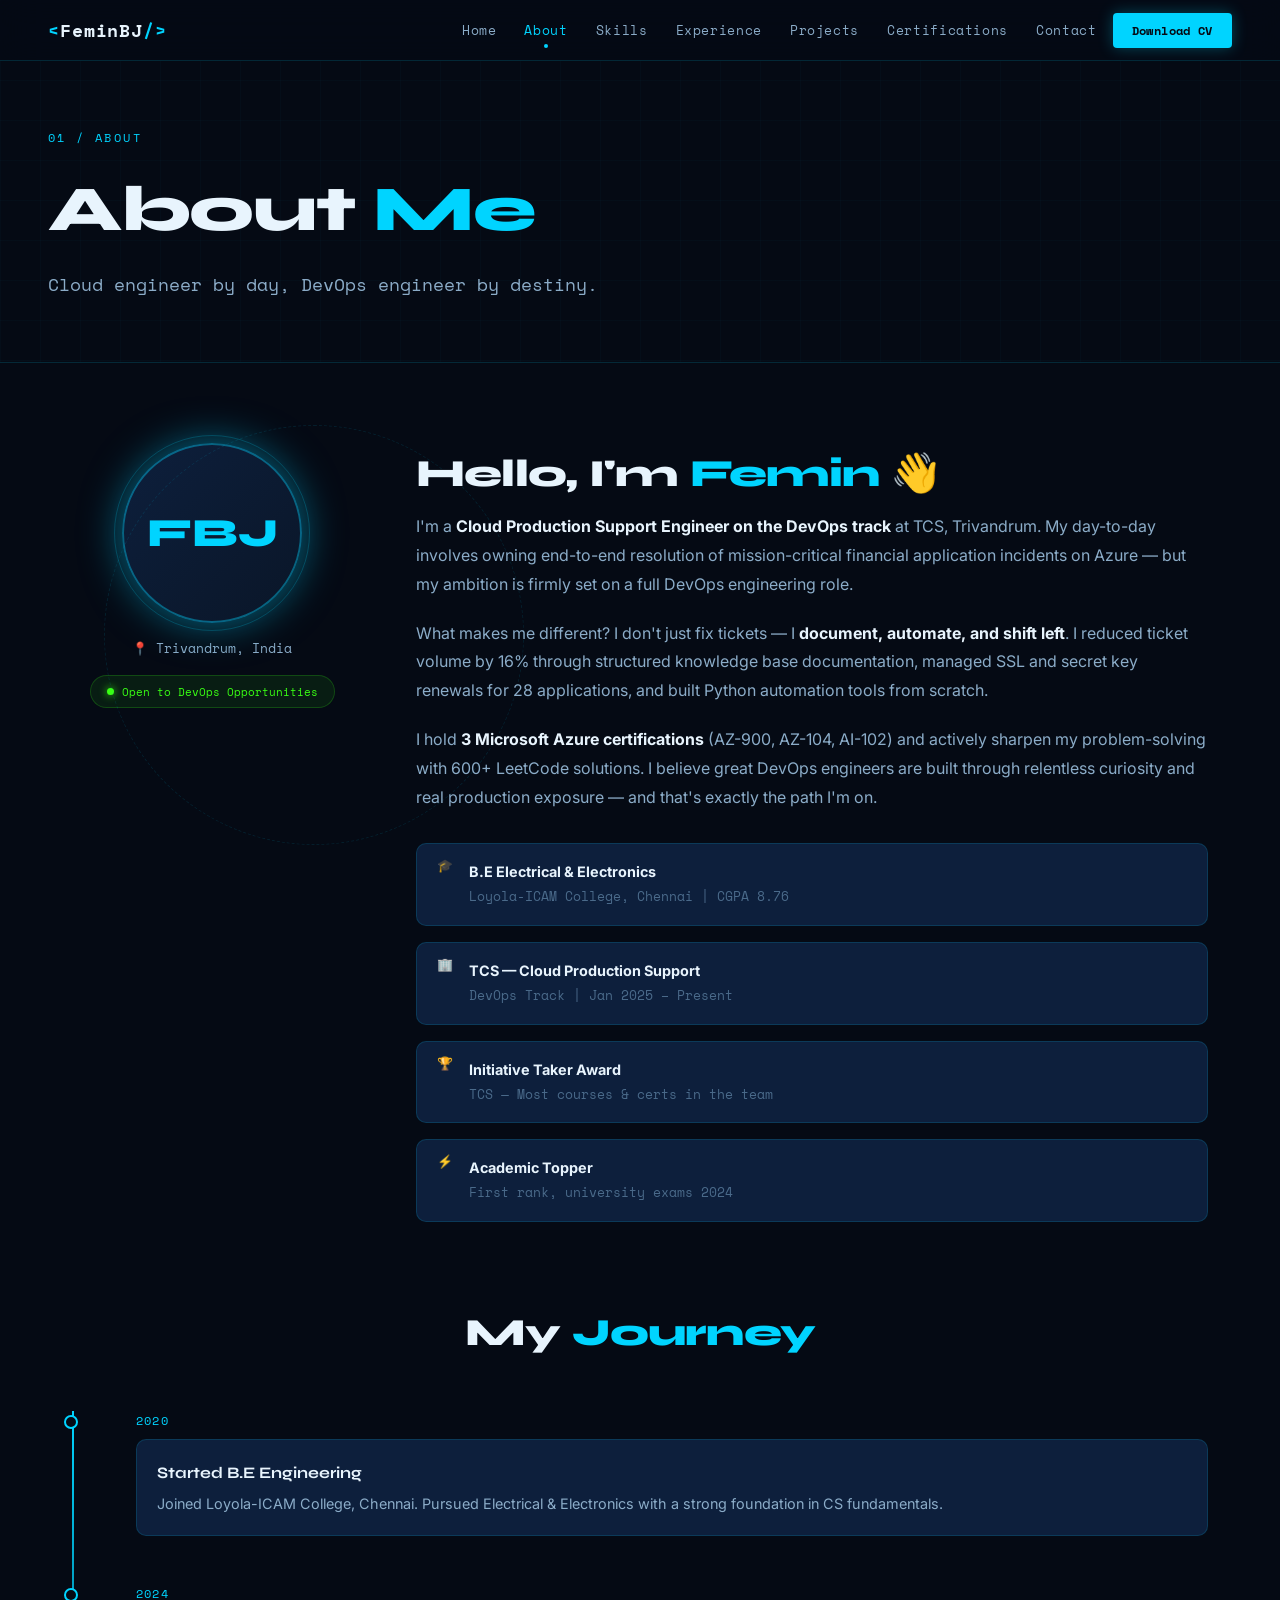
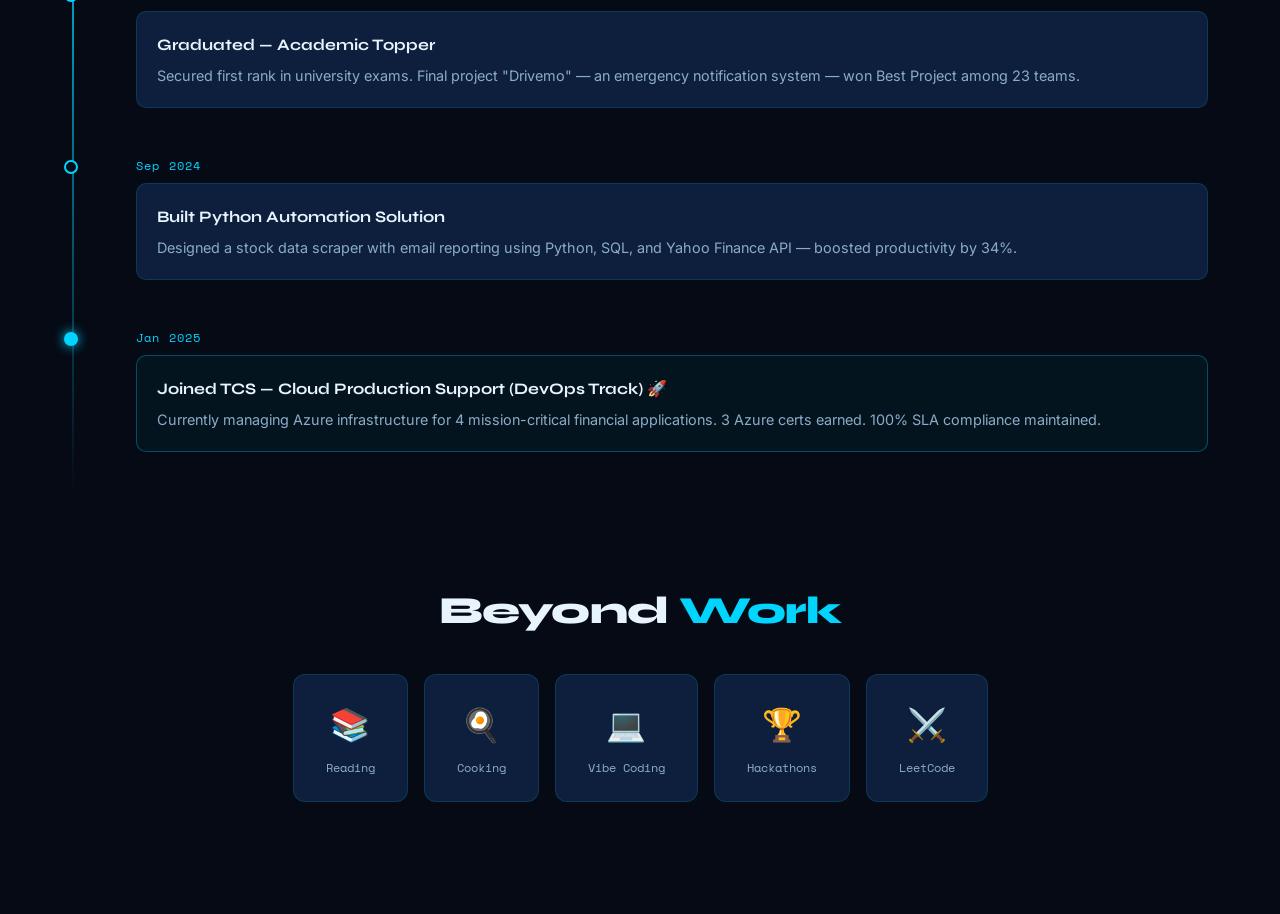
==== about.html @ 97ea1b86 "Added the complete application" ====
<!doctype html>
<html lang="en">
  <head>
    <meta charset="UTF-8" />
    <meta name="viewport" content="width=device-width, initial-scale=1.0" />
    <title>About | Femin B J</title>
    <link rel="stylesheet" href="styles/main.css" />
    <link rel="preconnect" href="https://fonts.googleapis.com" />
    <link
      href="https://fonts.googleapis.com/css2?family=Space+Mono:wght@400;700&family=Syne:wght@400;600;700;800&family=Inter:wght@300;400;500&display=swap"
      rel="stylesheet"
    />
  </head>
  <body>
    <nav class="navbar" id="navbar">
      <div class="nav-logo">
        <span class="logo-bracket">&lt;</span>FeminBJ<span class="logo-bracket"
          >/&gt;</span
        >
      </div>
      <button class="nav-toggle" id="navToggle" aria-label="Toggle menu">
        <span></span><span></span><span></span>
      </button>
      <ul class="nav-links" id="navLinks">
        <li><a href="index.html" class="nav-link">Home</a></li>
        <li><a href="about.html" class="nav-link active">About</a></li>
        <li><a href="skills.html" class="nav-link">Skills</a></li>
        <li><a href="experience.html" class="nav-link">Experience</a></li>
        <li><a href="projects.html" class="nav-link">Projects</a></li>
        <li>
          <a href="certifications.html" class="nav-link">Certifications</a>
        </li>
        <li><a href="contact.html" class="nav-link">Contact</a></li>
        <li>
          <a href="resume/Femin_BJ_Resume.pdf" download class="nav-cta"
            >Download CV</a
          >
        </li>
      </ul>
    </nav>

    <div class="page-header">
      <div class="page-header-bg"></div>
      <div class="page-header-content">
        <span class="page-tag">01 / about</span>
        <h1>About <span class="accent">Me</span></h1>
        <p>Cloud engineer by day, DevOps engineer by destiny.</p>
      </div>
    </div>

    <main class="about-main container">
      <div class="about-grid">
        <div class="about-left" data-animate>
          <div class="about-avatar">
            <div class="avatar-placeholder">
              <span class="avatar-initials">FBJ</span>
              <div class="avatar-ring"></div>
              <div class="avatar-ring ring-2"></div>
            </div>
            <div class="about-location"><span>📍</span> Trivandrum, India</div>
            <div class="about-status">
              <span class="status-dot"></span> Open to DevOps Opportunities
            </div>
          </div>
        </div>

        <div class="about-right" data-animate>
          <h2 class="section-heading">
            Hello, I'm <span class="accent">Femin</span> 👋
          </h2>
          <p class="about-text">
            I'm a
            <strong
              >Cloud Production Support Engineer on the DevOps track</strong
            >
            at TCS, Trivandrum. My day-to-day involves owning end-to-end
            resolution of mission-critical financial application incidents on
            Azure — but my ambition is firmly set on a full DevOps engineering
            role.
          </p>
          <p class="about-text">
            What makes me different? I don't just fix tickets — I
            <strong>document, automate, and shift left</strong>. I reduced
            ticket volume by 16% through structured knowledge base
            documentation, managed SSL and secret key renewals for 28
            applications, and built Python automation tools from scratch.
          </p>
          <p class="about-text">
            I hold <strong>3 Microsoft Azure certifications</strong> (AZ-900,
            AZ-104, AI-102) and actively sharpen my problem-solving with 600+
            LeetCode solutions. I believe great DevOps engineers are built
            through relentless curiosity and real production exposure — and
            that's exactly the path I'm on.
          </p>

          <div class="about-highlights">
            <div class="highlight-item">
              <span class="hi-icon">🎓</span>
              <div>
                <strong>B.E Electrical & Electronics</strong>
                <span>Loyola-ICAM College, Chennai | CGPA 8.76</span>
              </div>
            </div>
            <div class="highlight-item">
              <span class="hi-icon">🏢</span>
              <div>
                <strong>TCS — Cloud Production Support</strong>
                <span>DevOps Track | Jan 2025 – Present</span>
              </div>
            </div>
            <div class="highlight-item">
              <span class="hi-icon">🏆</span>
              <div>
                <strong>Initiative Taker Award</strong>
                <span>TCS — Most courses & certs in the team</span>
              </div>
            </div>
            <div class="highlight-item">
              <span class="hi-icon">⚡</span>
              <div>
                <strong>Academic Topper</strong>
                <span>First rank, university exams 2024</span>
              </div>
            </div>
          </div>
        </div>
      </div>

      <!-- Journey Timeline -->
      <div class="journey-section" data-animate>
        <h2 class="section-heading center">
          My <span class="accent">Journey</span>
        </h2>
        <div class="timeline">
          <div class="timeline-item">
            <div class="tl-dot"></div>
            <div class="tl-date">2020</div>
            <div class="tl-card">
              <h4>Started B.E Engineering</h4>
              <p>
                Joined Loyola-ICAM College, Chennai. Pursued Electrical &
                Electronics with a strong foundation in CS fundamentals.
              </p>
            </div>
          </div>
          <div class="timeline-item">
            <div class="tl-dot"></div>
            <div class="tl-date">2024</div>
            <div class="tl-card">
              <h4>Graduated — Academic Topper</h4>
              <p>
                Secured first rank in university exams. Final project "Drivemo"
                — an emergency notification system — won Best Project among 23
                teams.
              </p>
            </div>
          </div>
          <div class="timeline-item">
            <div class="tl-dot"></div>
            <div class="tl-date">Sep 2024</div>
            <div class="tl-card">
              <h4>Built Python Automation Solution</h4>
              <p>
                Designed a stock data scraper with email reporting using Python,
                SQL, and Yahoo Finance API — boosted productivity by 34%.
              </p>
            </div>
          </div>
          <div class="timeline-item">
            <div class="tl-dot active"></div>
            <div class="tl-date">Jan 2025</div>
            <div class="tl-card highlight-card">
              <h4>Joined TCS — Cloud Production Support (DevOps Track) 🚀</h4>
              <p>
                Currently managing Azure infrastructure for 4 mission-critical
                financial applications. 3 Azure certs earned. 100% SLA
                compliance maintained.
              </p>
            </div>
          </div>
        </div>
      </div>

      <!-- Interests -->
      <div class="interests-section" data-animate>
        <h2 class="section-heading center">
          Beyond <span class="accent">Work</span>
        </h2>
        <div class="interests-grid">
          <div class="interest-card">
            <span class="int-icon">📚</span>
            <span>Reading</span>
          </div>
          <div class="interest-card">
            <span class="int-icon">🍳</span>
            <span>Cooking</span>
          </div>
          <div class="interest-card">
            <span class="int-icon">💻</span>
            <span>Vibe Coding</span>
          </div>
          <div class="interest-card">
            <span class="int-icon">🏆</span>
            <span>Hackathons</span>
          </div>
          <div class="interest-card">
            <span class="int-icon">⚔️</span>
            <span>LeetCode</span>
          </div>
        </div>
      </div>
    </main>

    <script src="scripts/main.js"></script>
  </body>
</html>
---- styles/main.css ----
/* =========================================
   FEMIN BJ PORTFOLIO — DARK TECHY THEME
   ========================================= */

:root {
  --bg-primary: #050a14;
  --bg-secondary: #0a1628;
  --bg-card: #0d1f3c;
  --bg-card-hover: #112347;
  --neon-blue: #00d4ff;
  --neon-cyan: #00ffea;
  --neon-green: #39ff14;
  --accent: #00d4ff;
  --accent-2: #0084ff;
  --text-primary: #e8f4fd;
  --text-secondary: #8bacc8;
  --text-muted: #4a6a8a;
  --border: rgba(0, 212, 255, 0.15);
  --border-bright: rgba(0, 212, 255, 0.4);
  --gradient-hero: linear-gradient(135deg, #050a14 0%, #0a1628 50%, #071020 100%);
  --font-mono: 'Space Mono', monospace;
  --font-display: 'Syne', sans-serif;
  --font-body: 'Inter', sans-serif;
  --glow: 0 0 20px rgba(0, 212, 255, 0.3);
  --glow-strong: 0 0 40px rgba(0, 212, 255, 0.5);
}

*, *::before, *::after { box-sizing: border-box; margin: 0; padding: 0; }

html { scroll-behavior: smooth; }

body {
  background: var(--bg-primary);
  color: var(--text-primary);
  font-family: var(--font-body);
  font-size: 16px;
  line-height: 1.6;
  overflow-x: hidden;
  min-height: 100vh;
}

/* ── SCROLLBAR ── */
::-webkit-scrollbar { width: 6px; }
::-webkit-scrollbar-track { background: var(--bg-primary); }
::-webkit-scrollbar-thumb { background: var(--accent); border-radius: 3px; }

/* ── TYPOGRAPHY ── */
.accent { color: var(--neon-blue); }
strong { color: var(--text-primary); }

/* ── NAVBAR ── */
.navbar {
  position: fixed; top: 0; left: 0; right: 0; z-index: 1000;
  display: flex; align-items: center; justify-content: space-between;
  padding: 1rem 3rem;
  background: rgba(5, 10, 20, 0.85);
  backdrop-filter: blur(20px);
  border-bottom: 1px solid var(--border);
  transition: all 0.3s ease;
}
.navbar.scrolled {
  padding: 0.75rem 3rem;
  background: rgba(5, 10, 20, 0.97);
  box-shadow: 0 4px 30px rgba(0,212,255,0.08);
}
.nav-logo {
  font-family: var(--font-mono);
  font-size: 1.1rem;
  font-weight: 700;
  letter-spacing: 0.05em;
  color: var(--text-primary);
}
.logo-bracket { color: var(--neon-blue); }
.nav-links {
  display: flex; align-items: center; gap: 0.25rem;
  list-style: none;
}
.nav-link {
  color: var(--text-secondary);
  text-decoration: none;
  font-family: var(--font-mono);
  font-size: 0.8rem;
  letter-spacing: 0.05em;
  padding: 0.5rem 0.75rem;
  border-radius: 4px;
  transition: all 0.2s;
  position: relative;
}
.nav-link:hover, .nav-link.active {
  color: var(--neon-blue);
}
.nav-link.active::after {
  content: '';
  position: absolute; bottom: 0; left: 50%; transform: translateX(-50%);
  width: 4px; height: 4px; background: var(--neon-blue);
  border-radius: 50%;
}
.nav-cta {
  color: var(--bg-primary) !important;
  background: var(--neon-blue);
  padding: 0.5rem 1.2rem !important;
  border-radius: 4px;
  font-family: var(--font-mono);
  font-size: 0.78rem;
  font-weight: 700;
  text-decoration: none;
  letter-spacing: 0.03em;
  transition: all 0.2s;
  box-shadow: 0 0 15px rgba(0,212,255,0.3);
}
.nav-cta:hover { background: var(--neon-cyan); box-shadow: 0 0 25px rgba(0,212,255,0.6); transform: translateY(-1px); }

.nav-toggle {
  display: none;
  flex-direction: column; gap: 5px;
  background: none; border: none; cursor: pointer; padding: 5px;
}
.nav-toggle span {
  width: 24px; height: 2px; background: var(--neon-blue); border-radius: 2px;
  transition: all 0.3s;
}

/* ── CONTAINER ── */
.container {
  max-width: 1200px;
  margin: 0 auto;
  padding: 6rem 2rem 4rem;
}

/* ── HERO SECTION ── */
.hero-section {
  min-height: 100vh;
  display: flex; align-items: center;
  position: relative;
  overflow: hidden;
  padding: 0 3rem;
  background: var(--gradient-hero);
}

#matrixCanvas {
  position: absolute; top: 0; left: 0;
  width: 100%; height: 100%;
  opacity: 0.07;
  z-index: 0;
}

.hero-grid-overlay {
  position: absolute; inset: 0;
  background-image:
    linear-gradient(rgba(0,212,255,0.03) 1px, transparent 1px),
    linear-gradient(90deg, rgba(0,212,255,0.03) 1px, transparent 1px);
  background-size: 60px 60px;
  z-index: 0;
}

.hero-content {
  position: relative; z-index: 2;
  max-width: 640px;
  animation: fadeInUp 0.9s ease both;
}

.hero-tag-line {
  display: flex; align-items: center; gap: 8px;
  font-family: var(--font-mono);
  font-size: 0.78rem;
  color: var(--neon-green);
  letter-spacing: 0.1em;
  text-transform: uppercase;
  margin-bottom: 1.5rem;
}
.tag-dot {
  width: 8px; height: 8px; border-radius: 50%;
  background: var(--neon-green);
  box-shadow: 0 0 8px var(--neon-green);
  animation: pulse 2s infinite;
}

.hero-name {
  font-family: var(--font-display);
  font-size: clamp(3.5rem, 8vw, 7rem);
  font-weight: 800;
  line-height: 0.95;
  letter-spacing: -0.03em;
  margin-bottom: 1rem;
}
.name-line { display: block; }
.name-line.accent {
  color: transparent;
  -webkit-text-stroke: 2px var(--neon-blue);
  text-shadow: none;
}

.hero-title-wrap {
  display: flex; align-items: center; gap: 0;
  font-family: var(--font-mono);
  font-size: 1rem;
  color: var(--text-secondary);
  margin-bottom: 1.5rem;
  background: rgba(0,212,255,0.05);
  border: 1px solid var(--border);
  border-radius: 4px;
  padding: 0.6rem 1rem;
  width: fit-content;
}
.title-prefix { color: var(--neon-blue); margin-right: 0; }
.typed-title { color: var(--neon-cyan); min-width: 280px; }
.cursor-blink { color: var(--neon-blue); animation: blink 1s step-end infinite; }

.hero-desc {
  font-size: 1.05rem;
  color: var(--text-secondary);
  line-height: 1.7;
  margin-bottom: 2rem;
  max-width: 520px;
}

.hero-stats {
  display: flex; gap: 1rem; flex-wrap: wrap;
  margin-bottom: 2.5rem;
}
.stat-card {
  background: rgba(0,212,255,0.05);
  border: 1px solid var(--border);
  border-radius: 8px;
  padding: 0.75rem 1.25rem;
  text-align: center;
  transition: all 0.3s;
}
.stat-card:hover {
  border-color: var(--neon-blue);
  box-shadow: var(--glow);
  transform: translateY(-2px);
}
.stat-num {
  display: block;
  font-family: var(--font-display);
  font-size: 1.6rem;
  font-weight: 800;
  color: var(--neon-blue);
}
.stat-label {
  font-size: 0.72rem;
  font-family: var(--font-mono);
  color: var(--text-muted);
  letter-spacing: 0.05em;
  text-transform: uppercase;
}

.hero-cta-group { display: flex; gap: 1rem; flex-wrap: wrap; }

/* ── BUTTONS ── */
.btn-primary {
  display: inline-flex; align-items: center; gap: 0.5rem;
  background: var(--neon-blue);
  color: var(--bg-primary);
  padding: 0.85rem 2rem;
  border-radius: 6px;
  text-decoration: none;
  font-family: var(--font-mono);
  font-size: 0.85rem;
  font-weight: 700;
  letter-spacing: 0.05em;
  transition: all 0.3s;
  box-shadow: 0 0 20px rgba(0,212,255,0.3);
  border: none; cursor: pointer;
}
.btn-primary:hover {
  background: var(--neon-cyan);
  box-shadow: 0 0 35px rgba(0,212,255,0.6);
  transform: translateY(-2px);
}
.btn-secondary {
  display: inline-flex; align-items: center; gap: 0.5rem;
  background: transparent;
  color: var(--neon-blue);
  padding: 0.85rem 2rem;
  border-radius: 6px;
  text-decoration: none;
  font-family: var(--font-mono);
  font-size: 0.85rem;
  font-weight: 700;
  letter-spacing: 0.05em;
  border: 1px solid var(--neon-blue);
  transition: all 0.3s;
  cursor: pointer;
}
.btn-secondary:hover {
  background: rgba(0,212,255,0.1);
  box-shadow: var(--glow);
  transform: translateY(-2px);
}

/* ── HERO VISUAL ── */
.hero-visual {
  position: absolute; right: 5%; top: 50%; transform: translateY(-50%);
  z-index: 2;
  width: 380px; height: 380px;
  display: flex; align-items: center; justify-content: center;
  animation: fadeIn 1.2s ease both 0.3s;
}
.hex-grid {
  display: grid;
  grid-template-columns: repeat(3, 1fr);
  gap: 1rem;
  z-index: 3;
  position: relative;
}
.hex-item {
  display: flex; flex-direction: column; align-items: center; gap: 0.4rem;
  background: rgba(0,212,255,0.05);
  border: 1px solid var(--border);
  border-radius: 12px;
  padding: 1rem;
  transition: all 0.3s;
  cursor: default;
  animation: float 4s ease-in-out infinite;
}
.hex-item:nth-child(2) { animation-delay: 0.5s; }
.hex-item:nth-child(3) { animation-delay: 1s; }
.hex-item:nth-child(4) { animation-delay: 1.5s; }
.hex-item:nth-child(5) { animation-delay: 2s; }
.hex-item:nth-child(6) { animation-delay: 2.5s; }
.hex-item:hover {
  background: rgba(0,212,255,0.12);
  border-color: var(--neon-blue);
  box-shadow: var(--glow);
  transform: translateY(-4px) scale(1.05);
}
.hex-item img { width: 36px; height: 36px; object-fit: contain; filter: drop-shadow(0 0 6px rgba(0,212,255,0.3)); }
.hex-item .skill-icon-text { font-size: 2rem; }
.hex-item span { font-family: var(--font-mono); font-size: 0.65rem; color: var(--text-secondary); letter-spacing: 0.05em; }

.orbit-ring {
  position: absolute;
  border-radius: 50%;
  border: 1px solid rgba(0,212,255,0.1);
  animation: spin 20s linear infinite;
}
.ring-1 { width: 360px; height: 360px; }
.ring-2 { width: 420px; height: 420px; animation-duration: 30s; animation-direction: reverse; border-style: dashed; }

.scroll-hint {
  position: absolute; bottom: 2.5rem; left: 3rem;
  display: flex; align-items: center; gap: 1rem;
  font-family: var(--font-mono); font-size: 0.7rem;
  color: var(--text-muted); letter-spacing: 0.1em; text-transform: uppercase;
  z-index: 2;
}
.scroll-line {
  width: 60px; height: 1px; background: var(--neon-blue);
  animation: scrollPulse 2s ease-in-out infinite;
}

/* ── CERT STRIP ── */
.cert-strip {
  background: rgba(0,212,255,0.04);
  border-top: 1px solid var(--border);
  border-bottom: 1px solid var(--border);
  padding: 1rem 3rem;
  overflow: hidden;
}
.cert-strip-inner {
  display: flex; align-items: center; justify-content: center;
  gap: 2rem; flex-wrap: wrap;
}
.cert-badge-sm {
  font-family: var(--font-mono);
  font-size: 0.78rem;
  color: var(--text-secondary);
  display: flex; align-items: center; gap: 0.5rem;
}
.cert-icon { font-size: 1rem; }
.strip-divider { color: var(--border-bright); font-size: 1.2rem; }

/* ── PAGE HEADER ── */
.page-header {
  position: relative;
  padding: 8rem 3rem 4rem;
  overflow: hidden;
  border-bottom: 1px solid var(--border);
}
.page-header-bg {
  position: absolute; inset: 0;
  background: radial-gradient(ellipse at 30% 50%, rgba(0,212,255,0.06) 0%, transparent 70%);
  background-image:
    linear-gradient(rgba(0,212,255,0.02) 1px, transparent 1px),
    linear-gradient(90deg, rgba(0,212,255,0.02) 1px, transparent 1px);
  background-size: 40px 40px;
}
.page-header-content { position: relative; z-index: 1; max-width: 1200px; margin: 0 auto; }
.page-tag {
  font-family: var(--font-mono);
  font-size: 0.75rem;
  color: var(--neon-blue);
  letter-spacing: 0.2em;
  text-transform: uppercase;
  display: block; margin-bottom: 0.75rem;
}
.page-header h1 {
  font-family: var(--font-display);
  font-size: clamp(2.5rem, 5vw, 4rem);
  font-weight: 800;
  letter-spacing: -0.02em;
  margin-bottom: 0.5rem;
}
.page-header p {
  color: var(--text-secondary);
  font-size: 1.1rem;
  font-family: var(--font-mono);
}

/* ── SECTION HEADINGS ── */
.section-heading {
  font-family: var(--font-display);
  font-size: clamp(1.8rem, 3vw, 2.5rem);
  font-weight: 800;
  letter-spacing: -0.02em;
  margin-bottom: 0.5rem;
}
.section-heading.center { text-align: center; }
.section-sub {
  color: var(--text-secondary);
  margin-bottom: 3rem;
}
.section-sub.center { text-align: center; }

/* ── ABOUT PAGE ── */
.about-main { padding-top: 5rem; }
.about-grid {
  display: grid; grid-template-columns: 280px 1fr;
  gap: 4rem; align-items: start;
  margin-bottom: 5rem;
}
.about-avatar {
  display: flex; flex-direction: column; align-items: center; gap: 1rem;
  position: sticky; top: 7rem;
}
.avatar-placeholder {
  width: 180px; height: 180px;
  border-radius: 50%;
  background: linear-gradient(135deg, var(--bg-card), var(--bg-secondary));
  border: 2px solid var(--border-bright);
  display: flex; align-items: center; justify-content: center;
  position: relative;
  box-shadow: var(--glow-strong);
}
.avatar-initials {
  font-family: var(--font-display);
  font-size: 2.5rem; font-weight: 800;
  color: var(--neon-blue);
}
.avatar-ring {
  position: absolute; inset: -10px; border-radius: 50%;
  border: 1px solid rgba(0,212,255,0.2);
  animation: spin 8s linear infinite;
}
.avatar-ring.ring-2 {
  inset: -20px;
  border: 1px dashed rgba(0,212,255,0.1);
  animation-duration: 15s; animation-direction: reverse;
}
.about-location {
  font-family: var(--font-mono); font-size: 0.8rem;
  color: var(--text-secondary);
}
.about-status {
  display: flex; align-items: center; gap: 0.5rem;
  background: rgba(57,255,20,0.08); border: 1px solid rgba(57,255,20,0.2);
  border-radius: 20px; padding: 0.4rem 1rem;
  font-family: var(--font-mono); font-size: 0.7rem; color: var(--neon-green);
}
.status-dot {
  width: 7px; height: 7px; border-radius: 50%;
  background: var(--neon-green); box-shadow: 0 0 8px var(--neon-green);
  animation: pulse 2s infinite;
}
.about-text {
  color: var(--text-secondary); margin-bottom: 1.25rem; font-size: 1rem; line-height: 1.8;
}
.about-highlights { display: flex; flex-direction: column; gap: 1rem; margin-top: 2rem; }
.highlight-item {
  display: flex; gap: 1rem; align-items: flex-start;
  background: var(--bg-card); border: 1px solid var(--border);
  border-radius: 10px; padding: 1rem 1.25rem;
  transition: all 0.3s;
}
.highlight-item:hover { border-color: var(--neon-blue); box-shadow: var(--glow); }
.hi-icon { font-size: 1.4rem; line-height: 1; }
.highlight-item strong { display: block; color: var(--text-primary); font-size: 0.9rem; }
.highlight-item span { color: var(--text-muted); font-size: 0.8rem; font-family: var(--font-mono); }

/* TIMELINE */
.journey-section { margin-bottom: 5rem; }
.timeline { position: relative; padding-left: 2rem; margin-top: 3rem; }
.timeline::before {
  content: ''; position: absolute; left: 0; top: 0; bottom: 0;
  width: 2px; background: linear-gradient(to bottom, var(--neon-blue), transparent);
}
.timeline-item { position: relative; padding-left: 2rem; padding-bottom: 3rem; }
.tl-dot {
  position: absolute; left: -2.5rem; top: 0.25rem;
  width: 14px; height: 14px; border-radius: 50%;
  background: var(--bg-primary); border: 2px solid var(--neon-blue);
  transition: all 0.3s;
}
.tl-dot.active {
  background: var(--neon-blue);
  box-shadow: 0 0 12px var(--neon-blue);
}
.tl-date {
  font-family: var(--font-mono); font-size: 0.75rem;
  color: var(--neon-blue); letter-spacing: 0.1em;
  margin-bottom: 0.5rem;
}
.tl-card {
  background: var(--bg-card); border: 1px solid var(--border);
  border-radius: 10px; padding: 1.25rem;
  transition: all 0.3s;
}
.tl-card:hover { border-color: var(--neon-blue); box-shadow: var(--glow); }
.tl-card.highlight-card {
  border-color: rgba(0,212,255,0.3);
  background: rgba(0,212,255,0.05);
}
.tl-card h4 { color: var(--text-primary); font-family: var(--font-display); font-weight: 700; margin-bottom: 0.4rem; }
.tl-card p { color: var(--text-secondary); font-size: 0.9rem; }

/* INTERESTS */
.interests-section { margin-bottom: 3rem; }
.interests-grid { display: flex; gap: 1rem; flex-wrap: wrap; justify-content: center; margin-top: 2rem; }
.interest-card {
  display: flex; flex-direction: column; align-items: center; gap: 0.5rem;
  background: var(--bg-card); border: 1px solid var(--border);
  border-radius: 12px; padding: 1.5rem 2rem;
  transition: all 0.3s; min-width: 100px;
}
.interest-card:hover { border-color: var(--neon-blue); box-shadow: var(--glow); transform: translateY(-3px); }
.int-icon { font-size: 2rem; }
.interest-card span:last-child { font-family: var(--font-mono); font-size: 0.75rem; color: var(--text-secondary); }

/* ── SKILLS PAGE ── */
.skills-main { padding-top: 5rem; }
.skill-section { margin-bottom: 4rem; }
.skill-section-header { margin-bottom: 2rem; }
.skill-category-tag {
  background: rgba(0,212,255,0.08); border: 1px solid var(--border);
  border-radius: 20px; padding: 0.4rem 1rem;
  font-family: var(--font-mono); font-size: 0.8rem;
  color: var(--neon-blue); letter-spacing: 0.05em;
}
.skills-cards-grid {
  display: grid; grid-template-columns: repeat(auto-fill, minmax(160px, 1fr));
  gap: 1rem;
}
.skill-card {
  background: var(--bg-card); border: 1px solid var(--border);
  border-radius: 12px; padding: 1.5rem 1rem;
  display: flex; flex-direction: column; align-items: center; gap: 0.75rem;
  transition: all 0.3s; cursor: default;
}
.skill-card:hover {
  border-color: var(--neon-blue);
  box-shadow: var(--glow);
  transform: translateY(-4px);
  background: var(--bg-card-hover);
}
.skill-card.featured { border-color: rgba(0,212,255,0.25); background: rgba(0,212,255,0.04); }
.skill-card img { width: 44px; height: 44px; object-fit: contain; filter: drop-shadow(0 0 5px rgba(0,212,255,0.2)); }
.skill-icon-text { font-size: 2.2rem; line-height: 1; }
.skill-name { font-family: var(--font-mono); font-size: 0.78rem; color: var(--text-primary); text-align: center; }
.skill-bar {
  width: 100%; height: 3px; background: rgba(255,255,255,0.05);
  border-radius: 2px; overflow: hidden;
}
.skill-fill {
  height: 100%; width: 0; background: linear-gradient(90deg, var(--accent-2), var(--neon-blue));
  border-radius: 2px; transition: width 1.2s cubic-bezier(0.4,0,0.2,1);
  box-shadow: 0 0 8px rgba(0,212,255,0.5);
}
.skill-level { font-family: var(--font-mono); font-size: 0.65rem; color: var(--text-muted); text-transform: uppercase; letter-spacing: 0.05em; }

.pro-skills-grid { display: flex; flex-wrap: wrap; gap: 0.75rem; }
.pro-skill-pill {
  background: rgba(0,212,255,0.06); border: 1px solid var(--border);
  border-radius: 25px; padding: 0.5rem 1.2rem;
  font-size: 0.85rem; color: var(--text-secondary);
  transition: all 0.3s; cursor: default;
}
.pro-skill-pill:hover { border-color: var(--neon-blue); color: var(--neon-blue); background: rgba(0,212,255,0.1); }

.achievements-banner {
  display: flex; align-items: center; justify-content: center;
  gap: 0; flex-wrap: wrap;
  background: linear-gradient(135deg, rgba(0,212,255,0.08), rgba(0,132,255,0.05));
  border: 1px solid rgba(0,212,255,0.2);
  border-radius: 16px; padding: 2rem;
  margin-top: 3rem;
}
.ach-item { text-align: center; padding: 1rem 2.5rem; }
.ach-num { display: block; font-family: var(--font-display); font-size: 2.5rem; font-weight: 800; color: var(--neon-blue); }
.ach-label { font-family: var(--font-mono); font-size: 0.75rem; color: var(--text-muted); text-transform: uppercase; letter-spacing: 0.05em; }
.ach-divider { width: 1px; height: 60px; background: var(--border); }

/* ── EXPERIENCE PAGE ── */
.exp-main { padding-top: 5rem; }
.exp-card {
  background: var(--bg-card); border: 1px solid var(--border);
  border-radius: 16px; padding: 2.5rem;
  margin-bottom: 2rem; transition: all 0.3s;
}
.exp-card:hover { border-color: var(--border-bright); box-shadow: 0 8px 40px rgba(0,212,255,0.08); }
.exp-card.featured-exp {
  border-color: rgba(0,212,255,0.25);
  background: linear-gradient(135deg, var(--bg-card), rgba(0,212,255,0.03));
}
.exp-card-header { display: flex; gap: 1.5rem; align-items: flex-start; margin-bottom: 1.5rem; }
.exp-company-logo {
  width: 64px; height: 64px; min-width: 64px;
  background: linear-gradient(135deg, var(--neon-blue), var(--accent-2));
  border-radius: 12px;
  display: flex; align-items: center; justify-content: center;
  font-family: var(--font-display); font-size: 1.1rem; font-weight: 800;
  color: var(--bg-primary); letter-spacing: -0.02em;
}
.exp-company-logo.project-logo { font-size: 1.6rem; background: linear-gradient(135deg, #7928ca, #ff0080); }
.exp-company-logo.edu-logo { font-size: 1.8rem; background: linear-gradient(135deg, #ff6b35, #f7931e); }
.exp-header-info h2 { font-family: var(--font-display); font-size: 1.4rem; font-weight: 700; margin-bottom: 0.25rem; }
.exp-header-info h3 { font-size: 1rem; color: var(--text-secondary); font-weight: 400; margin-bottom: 0.5rem; }
.exp-meta { display: flex; gap: 0.75rem; flex-wrap: wrap; align-items: center; }
.exp-date, .exp-location { font-family: var(--font-mono); font-size: 0.78rem; color: var(--text-muted); }
.exp-badge {
  font-family: var(--font-mono); font-size: 0.68rem;
  padding: 0.2rem 0.75rem; border-radius: 20px;
  letter-spacing: 0.05em; text-transform: uppercase;
}
.exp-badge.current { background: rgba(57,255,20,0.1); color: var(--neon-green); border: 1px solid rgba(57,255,20,0.3); }
.exp-badge.project-badge { background: rgba(255,0,128,0.1); color: #ff69b4; border: 1px solid rgba(255,0,128,0.2); }
.exp-badge.edu-badge { background: rgba(255,107,53,0.1); color: #ff6b35; border: 1px solid rgba(255,107,53,0.2); }

.exp-summary { color: var(--text-secondary); margin-bottom: 1.5rem; line-height: 1.7; }

.exp-highlights-grid {
  display: grid; grid-template-columns: repeat(auto-fit, minmax(160px, 1fr));
  gap: 1rem; margin-bottom: 2rem;
}
.exp-highlight-card {
  background: rgba(0,212,255,0.06); border: 1px solid rgba(0,212,255,0.15);
  border-radius: 10px; padding: 1rem;
  text-align: center;
}
.exp-highlight-num { display: block; font-family: var(--font-display); font-size: 2rem; font-weight: 800; color: var(--neon-blue); }
.exp-highlight-label { font-family: var(--font-mono); font-size: 0.7rem; color: var(--text-muted); text-transform: uppercase; letter-spacing: 0.03em; }

.exp-responsibilities h4, .exp-tech-stack h4 {
  font-family: var(--font-mono); font-size: 0.78rem;
  color: var(--neon-blue); letter-spacing: 0.1em; text-transform: uppercase;
  margin-bottom: 1rem;
}
.exp-list { list-style: none; display: flex; flex-direction: column; gap: 1rem; margin-bottom: 2rem; }
.exp-list li { display: flex; gap: 1rem; align-items: flex-start; }
.list-icon { font-size: 1.1rem; line-height: 1.4; flex-shrink: 0; }
.exp-list li div { color: var(--text-secondary); font-size: 0.95rem; line-height: 1.6; }
.exp-list li div strong { color: var(--text-primary); }

.tech-pills { display: flex; flex-wrap: wrap; gap: 0.5rem; }
.tech-pill {
  background: rgba(0,212,255,0.07); border: 1px solid var(--border);
  border-radius: 20px; padding: 0.3rem 0.9rem;
  font-family: var(--font-mono); font-size: 0.75rem;
  color: var(--text-secondary); transition: all 0.2s;
}
.tech-pill:hover { border-color: var(--neon-blue); color: var(--neon-blue); }
.tech-pill.azure { border-color: rgba(0,132,255,0.4); color: #4da6ff; }

/* PROJECT FEATURE CARD */
.project-feature-card {
  background: rgba(255,0,128,0.04); border: 1px solid rgba(255,0,128,0.15);
  border-radius: 12px; padding: 1.75rem;
}
.pf-header { display: flex; gap: 1rem; align-items: flex-start; margin-bottom: 1rem; }
.pf-icon { font-size: 2rem; line-height: 1; }
.pf-header h3 { font-family: var(--font-display); font-weight: 700; font-size: 1.1rem; color: var(--text-primary); }
.pf-sub { font-family: var(--font-mono); font-size: 0.75rem; color: var(--text-muted); margin-top: 0.25rem; }
.pf-desc { color: var(--text-secondary); line-height: 1.7; margin-bottom: 1.5rem; }
.pf-impact { display: flex; gap: 2rem; align-items: center; margin-bottom: 1.25rem; }
.impact-stat { text-align: center; }
.impact-num { display: block; font-family: var(--font-display); font-size: 2rem; font-weight: 800; color: #ff69b4; }
.impact-label { font-family: var(--font-mono); font-size: 0.7rem; color: var(--text-muted); text-transform: uppercase; }
.impact-divider { width: 1px; height: 50px; background: rgba(255,0,128,0.2); }
.pf-list { color: var(--text-secondary); padding-left: 1.25rem; font-size: 0.9rem; line-height: 1.8; }

/* EDU */
.edu-highlights { display: flex; flex-direction: column; gap: 0.75rem; margin-top: 0.5rem; }
.edu-stat { display: flex; align-items: baseline; gap: 0.5rem; }
.edu-num { font-family: var(--font-display); font-size: 2rem; font-weight: 800; color: #ff6b35; }
.edu-label { font-family: var(--font-mono); font-size: 0.8rem; color: var(--text-muted); }
.edu-award { color: var(--text-secondary); font-size: 0.9rem; padding: 0.6rem 1rem; background: rgba(255,107,53,0.05); border-radius: 6px; border-left: 3px solid #ff6b35; }

/* ── CERTIFICATIONS PAGE ── */
.cert-main { padding-top: 5rem; }
.azure-path-section { margin-bottom: 5rem; }
.cert-path { position: relative; margin-top: 3rem; }
.cert-path-line {
  position: absolute; left: 50%; top: 0; bottom: 0; width: 2px;
  background: linear-gradient(to bottom, var(--neon-blue), transparent);
  transform: translateX(-50%);
}
.cert-node {
  display: flex; gap: 3rem; align-items: center;
  margin-bottom: 4rem; position: relative;
}
.cert-node.reverse { flex-direction: row-reverse; }
.cert-node-badge {
  width: 100px; height: 100px; min-width: 100px;
  border-radius: 50%;
  display: flex; align-items: center; justify-content: center;
  position: relative; z-index: 1;
  box-shadow: var(--glow-strong);
  transition: all 0.3s;
  flex-shrink: 0;
}
.cert-node-badge:hover { transform: scale(1.05); }
.az900 { background: linear-gradient(135deg, #0078d4, #005a9e); border: 2px solid rgba(0,120,212,0.5); }
.az104 { background: linear-gradient(135deg, #00d4ff, #0084ff); border: 2px solid rgba(0,212,255,0.5); }
.ai102 { background: linear-gradient(135deg, #7928ca, #ff0080); border: 2px solid rgba(121,40,202,0.5); }
.cert-badge-inner { display: flex; flex-direction: column; align-items: center; }
.cert-badge-text { font-family: var(--font-display); font-size: 1rem; font-weight: 800; color: white; line-height: 1; }
.cert-badge-num { font-family: var(--font-mono); font-size: 0.85rem; color: rgba(255,255,255,0.8); }
.cert-badge-inner img { width: 50px; height: 50px; }

.cert-node-info {
  background: var(--bg-card); border: 1px solid var(--border);
  border-radius: 14px; padding: 1.75rem;
  flex: 1; max-width: 480px;
  transition: all 0.3s;
}
.cert-node-info:hover { border-color: var(--neon-blue); box-shadow: var(--glow); }
.cert-level-tag {
  font-family: var(--font-mono); font-size: 0.7rem;
  background: rgba(0,212,255,0.1); color: var(--neon-blue);
  padding: 0.2rem 0.75rem; border-radius: 20px;
  letter-spacing: 0.05em; text-transform: uppercase;
  display: inline-block; margin-bottom: 0.75rem;
}
.cert-level-tag.associate { background: rgba(0,212,255,0.15); }
.cert-node-info h3 { font-family: var(--font-display); font-size: 1.15rem; font-weight: 700; margin-bottom: 0.5rem; }
.cert-node-info p { color: var(--text-secondary); font-size: 0.9rem; line-height: 1.6; margin-bottom: 1rem; }
.cert-skills-covered { display: flex; flex-wrap: wrap; gap: 0.4rem; }
.cert-skills-covered span {
  background: rgba(255,255,255,0.04); border: 1px solid var(--border);
  border-radius: 4px; padding: 0.2rem 0.6rem;
  font-family: var(--font-mono); font-size: 0.7rem; color: var(--text-muted);
}

.other-certs-section { margin-bottom: 4rem; }
.other-certs-grid { display: grid; grid-template-columns: repeat(auto-fit, minmax(260px, 1fr)); gap: 1.5rem; margin-top: 2rem; }
.other-cert-card {
  background: var(--bg-card); border: 1px solid var(--border);
  border-radius: 14px; padding: 1.75rem;
  transition: all 0.3s;
}
.other-cert-card:hover { border-color: var(--neon-blue); box-shadow: var(--glow); transform: translateY(-3px); }
.other-cert-card.tcs-award { border-color: rgba(255,215,0,0.2); background: rgba(255,215,0,0.03); }
.oc-icon { font-size: 2.5rem; display: block; margin-bottom: 0.75rem; }
.other-cert-card h4 { font-family: var(--font-display); font-weight: 700; margin-bottom: 0.5rem; }
.other-cert-card p { color: var(--text-secondary); font-size: 0.9rem; line-height: 1.6; }

.cert-cta { margin-bottom: 2rem; }
.cert-cta-inner {
  background: linear-gradient(135deg, rgba(0,212,255,0.08), rgba(0,132,255,0.05));
  border: 1px solid rgba(0,212,255,0.2); border-radius: 16px;
  padding: 3rem; text-align: center;
}
.cert-cta-inner h3 { font-family: var(--font-display); font-size: 1.8rem; font-weight: 800; margin-bottom: 0.5rem; }
.cert-cta-inner p { color: var(--text-secondary); margin-bottom: 2rem; }
.cert-cta-btns { display: flex; gap: 1rem; justify-content: center; flex-wrap: wrap; }

/* ── CONTACT PAGE ── */
.contact-main { padding-top: 5rem; }
.contact-grid { display: grid; grid-template-columns: 1fr 1fr; gap: 3rem; }
.contact-info h2 { font-family: var(--font-display); font-size: 1.8rem; font-weight: 800; margin-bottom: 1rem; }
.contact-sub { color: var(--text-secondary); line-height: 1.7; margin-bottom: 2rem; }
.contact-cards { display: flex; flex-direction: column; gap: 0.75rem; margin-bottom: 2rem; }
.contact-card {
  display: flex; align-items: center; gap: 1rem;
  background: var(--bg-card); border: 1px solid var(--border);
  border-radius: 10px; padding: 1rem 1.25rem;
  text-decoration: none; color: inherit;
  transition: all 0.3s;
}
.contact-card:hover { border-color: var(--neon-blue); box-shadow: var(--glow); transform: translateX(4px); }
.contact-card.highlight-card { border-color: rgba(0,212,255,0.3); background: rgba(0,212,255,0.05); }
.contact-card-icon { font-size: 1.5rem; }
.cc-label { display: block; font-family: var(--font-mono); font-size: 0.7rem; color: var(--text-muted); text-transform: uppercase; letter-spacing: 0.05em; }
.cc-value { display: block; font-size: 0.95rem; color: var(--text-primary); }
.cc-arrow { margin-left: auto; color: var(--neon-blue); font-size: 1.2rem; }

.availability-box {
  display: flex; align-items: center; gap: 0.75rem;
  background: rgba(57,255,20,0.06); border: 1px solid rgba(57,255,20,0.2);
  border-radius: 10px; padding: 1rem 1.25rem;
  font-size: 0.9rem; color: var(--neon-green);
}
.avail-dot {
  width: 10px; height: 10px; min-width: 10px; border-radius: 50%;
  background: var(--neon-green); box-shadow: 0 0 8px var(--neon-green);
  animation: pulse 2s infinite;
}

.contact-form-wrap h2 { font-family: var(--font-display); font-size: 1.8rem; font-weight: 800; margin-bottom: 1.5rem; }
.contact-form { display: flex; flex-direction: column; gap: 1.25rem; }
.form-group { display: flex; flex-direction: column; gap: 0.4rem; }
.form-group label {
  font-family: var(--font-mono); font-size: 0.75rem;
  color: var(--neon-blue); letter-spacing: 0.1em; text-transform: uppercase;
}
.form-group input, .form-group textarea {
  background: var(--bg-card); border: 1px solid var(--border);
  border-radius: 8px; padding: 0.85rem 1rem;
  color: var(--text-primary); font-family: var(--font-body); font-size: 0.95rem;
  outline: none; transition: all 0.3s; resize: none;
}
.form-group input:focus, .form-group textarea:focus {
  border-color: var(--neon-blue); box-shadow: 0 0 0 3px rgba(0,212,255,0.1);
}
.form-group input::placeholder, .form-group textarea::placeholder { color: var(--text-muted); }
.full-btn { width: 100%; justify-content: center; }
.form-note { font-size: 0.78rem; color: var(--text-muted); text-align: center; margin-top: -0.5rem; }

/* ── ANIMATIONS ── */
@keyframes fadeInUp {
  from { opacity: 0; transform: translateY(30px); }
  to { opacity: 1; transform: translateY(0); }
}
@keyframes fadeIn {
  from { opacity: 0; }
  to { opacity: 1; }
}
@keyframes blink {
  0%, 100% { opacity: 1; } 50% { opacity: 0; }
}
@keyframes pulse {
  0%, 100% { opacity: 1; box-shadow: 0 0 8px currentColor; }
  50% { opacity: 0.7; box-shadow: 0 0 16px currentColor; }
}
@keyframes spin {
  from { transform: rotate(0deg); }
  to { transform: rotate(360deg); }
}
@keyframes float {
  0%, 100% { transform: translateY(0); }
  50% { transform: translateY(-8px); }
}
@keyframes scrollPulse {
  0% { width: 60px; opacity: 1; }
  50% { width: 90px; opacity: 0.5; }
  100% { width: 60px; opacity: 1; }
}

/* Data-animate elements */
[data-animate] {
  opacity: 0; transform: translateY(20px);
  transition: opacity 0.6s ease, transform 0.6s ease;
}
[data-animate].visible {
  opacity: 1; transform: translateY(0);
}

/* ── RESPONSIVE ── */
@media (max-width: 1024px) {
  .hero-visual { display: none; }
  .cert-path-line { display: none; }
  .cert-node, .cert-node.reverse { flex-direction: column; align-items: center; text-align: center; }
  .cert-node-info { max-width: 100%; }
}

@media (max-width: 768px) {
  .navbar { padding: 1rem 1.5rem; }
  .nav-links {
    display: none; flex-direction: column; position: fixed;
    top: 64px; left: 0; right: 0; background: rgba(5,10,20,0.97);
    padding: 2rem; gap: 0.5rem; border-bottom: 1px solid var(--border);
  }
  .nav-links.open { display: flex; }
  .nav-toggle { display: flex; }
  .hero-section { padding: 0 1.5rem; }
  .hero-name { font-size: clamp(2.5rem, 12vw, 4rem); }
  .hero-stats { gap: 0.5rem; }
  .stat-card { padding: 0.6rem 1rem; }
  .about-grid { grid-template-columns: 1fr; }
  .about-avatar { position: static; }
  .contact-grid { grid-template-columns: 1fr; }
  .container { padding: 5rem 1.25rem 3rem; }
  .page-header { padding: 7rem 1.5rem 3rem; }
  .exp-card { padding: 1.5rem; }
  .exp-highlights-grid { grid-template-columns: repeat(2, 1fr); }
  .ach-divider { display: none; }
  .ach-item { padding: 0.75rem 1.25rem; }
}

/* =========================================
   UPDATES — CERTS, EXPERIENCE, PROJECTS
   ========================================= */

/* ── CERT MS BADGE IMAGE ── */
.cert-ms-badge {
  width: 72px; height: 72px;
  object-fit: contain;
  filter: drop-shadow(0 0 10px rgba(0,212,255,0.4));
  transition: transform 0.3s;
}
.cert-ms-badge.ai-tint {
  filter: drop-shadow(0 0 10px rgba(121,40,202,0.5)) hue-rotate(200deg);
}
.cert-node-badge { overflow: visible; background: transparent; border: none; box-shadow: none; }
.az900 { background: rgba(0,120,212,0.12); border: 2px solid rgba(0,120,212,0.3); }
.az104 { background: rgba(0,212,255,0.10); border: 2px solid rgba(0,212,255,0.3); }
.ai102 { background: rgba(121,40,202,0.12); border: 2px solid rgba(121,40,202,0.3); }

/* CERT LINK HOVER */
a.cert-node, a.cert-link {
  text-decoration: none; color: inherit; cursor: pointer;
}
a.cert-node:hover .cert-node-info {
  border-color: var(--neon-blue);
  box-shadow: var(--glow);
}
a.cert-node:hover .cert-ms-badge { transform: scale(1.08) rotate(-3deg); }
.cert-top-row { display: flex; align-items: center; justify-content: space-between; margin-bottom: 0.75rem; }
.cert-verify-hint {
  font-family: var(--font-mono); font-size: 0.7rem;
  color: var(--text-muted); letter-spacing: 0.05em;
  transition: color 0.2s;
}
a.cert-node:hover .cert-verify-hint { color: var(--neon-blue); }

/* CERT CONNECTOR */
.cert-connector {
  display: flex; flex-direction: column; align-items: center;
  height: 50px; position: relative; margin: -1rem 0;
  z-index: 0;
}
.cert-connector-line {
  width: 2px; height: 40px;
  background: linear-gradient(to bottom, var(--neon-blue), rgba(0,212,255,0.2));
}
.cert-connector-dot {
  width: 10px; height: 10px; border-radius: 50%;
  background: var(--neon-blue);
  box-shadow: 0 0 8px var(--neon-blue);
}

/* OTHER CERT CARD LINK */
a.other-cert-card { text-decoration: none; color: inherit; }
.oc-verify { font-size: 0.75rem; color: var(--text-muted); margin-left: 0.25rem; }
a.other-cert-card:hover .oc-verify { color: var(--neon-blue); }

/* ── TCS EXPERIENCE BANNER ── */
.tcs-banner {
  display: flex; align-items: center; gap: 1.5rem; flex-wrap: wrap;
  background: linear-gradient(135deg, rgba(0,212,255,0.08), rgba(0,132,255,0.04));
  border: 1px solid rgba(0,212,255,0.25);
  border-radius: 14px; padding: 1.5rem 2rem;
  margin-bottom: 1.5rem;
}
.tcs-banner-logo {
  width: 56px; height: 56px; min-width: 56px;
  background: linear-gradient(135deg, var(--neon-blue), var(--accent-2));
  border-radius: 12px;
  display: flex; align-items: center; justify-content: center;
  font-family: var(--font-display); font-size: 1rem; font-weight: 800;
  color: var(--bg-primary);
}
.tcs-banner-info h2 { font-family: var(--font-display); font-size: 1.2rem; font-weight: 700; }
.tcs-banner-info p { font-family: var(--font-mono); font-size: 0.78rem; color: var(--text-secondary); margin-top: 0.2rem; }
.tcs-banner-badge {
  margin-left: auto;
  background: rgba(57,255,20,0.1); border: 1px solid rgba(57,255,20,0.3);
  color: var(--neon-green); font-family: var(--font-mono); font-size: 0.72rem;
  padding: 0.3rem 0.9rem; border-radius: 20px; letter-spacing: 0.05em;
}
.exp-card.tcs-child {
  border-left: 3px solid rgba(0,212,255,0.3);
  margin-left: 1.5rem;
}
.exp-card.tcs-child:hover { border-left-color: var(--neon-blue); }

/* ── PROJECTS PAGE ── */
.projects-main { padding-top: 5rem; }

.project-card {
  background: var(--bg-card); border: 1px solid var(--border);
  border-radius: 18px; padding: 2.5rem;
  margin-bottom: 2.5rem; transition: all 0.3s;
  overflow: hidden;
}
.project-card:hover { border-color: var(--border-bright); box-shadow: 0 8px 50px rgba(0,212,255,0.08); }
.project-card.featured-project {
  border-color: rgba(0,212,255,0.25);
  background: linear-gradient(135deg, var(--bg-card), rgba(0,212,255,0.02));
}

.project-card-top {
  display: flex; align-items: center; justify-content: space-between;
  margin-bottom: 1.75rem;
}
.project-num {
  font-family: var(--font-display); font-size: 3.5rem; font-weight: 800;
  color: rgba(0,212,255,0.15); line-height: 1; letter-spacing: -0.04em;
  user-select: none;
}
.project-badges { display: flex; gap: 0.5rem; flex-wrap: wrap; }
.proj-badge {
  font-family: var(--font-mono); font-size: 0.68rem;
  padding: 0.3rem 0.85rem; border-radius: 20px;
  letter-spacing: 0.05em; text-transform: uppercase;
}
.proj-badge.devops { background: rgba(0,212,255,0.1); color: var(--neon-blue); border: 1px solid rgba(0,212,255,0.2); }
.proj-badge.aws { background: rgba(255,153,0,0.1); color: #ff9900; border: 1px solid rgba(255,153,0,0.2); }
.proj-badge.cicd { background: rgba(57,255,20,0.08); color: var(--neon-green); border: 1px solid rgba(57,255,20,0.2); }
.proj-badge.fullstack { background: rgba(255,0,128,0.08); color: #ff69b4; border: 1px solid rgba(255,0,128,0.15); }
.proj-badge.cloud { background: rgba(121,40,202,0.1); color: #b87cf5; border: 1px solid rgba(121,40,202,0.2); }
.proj-badge.frontend { background: rgba(255,107,53,0.1); color: #ff6b35; border: 1px solid rgba(255,107,53,0.2); }
.proj-badge.api { background: rgba(0,212,255,0.08); color: #60c8e0; border: 1px solid rgba(0,212,255,0.15); }
.proj-badge.js { background: rgba(247,223,30,0.1); color: #f7df1e; border: 1px solid rgba(247,223,30,0.2); }

.project-body { display: grid; grid-template-columns: 1fr 1fr; gap: 3rem; align-items: start; }
.project-title { font-family: var(--font-display); font-size: 1.5rem; font-weight: 800; letter-spacing: -0.02em; margin-bottom: 0.25rem; }
.project-subtitle { font-family: var(--font-mono); font-size: 0.78rem; color: var(--neon-blue); margin-bottom: 1rem; }
.project-desc { color: var(--text-secondary); line-height: 1.7; margin-bottom: 1.5rem; font-size: 0.95rem; }

.project-highlights { display: flex; flex-direction: column; gap: 0.6rem; margin-bottom: 1.75rem; }
.ph-item { display: flex; align-items: flex-start; gap: 0.75rem; font-size: 0.88rem; color: var(--text-secondary); }
.ph-icon { font-size: 1rem; flex-shrink: 0; line-height: 1.5; }

.project-tech h4 {
  font-family: var(--font-mono); font-size: 0.72rem;
  color: var(--neon-blue); letter-spacing: 0.1em; text-transform: uppercase;
  margin-bottom: 0.75rem;
}
.tech-pill.aws-pill { border-color: rgba(255,153,0,0.3); color: #ff9900; }

/* ── PIPELINE DIAGRAM ── */
.pipeline-diagram {
  background: rgba(0,0,0,0.3); border: 1px solid var(--border);
  border-radius: 14px; padding: 1.75rem 1.25rem;
  display: flex; flex-direction: column; align-items: center; gap: 0.3rem;
}
.pipe-step {
  display: flex; flex-direction: column; align-items: center; gap: 0.4rem;
  background: var(--bg-card); border: 1px solid var(--border);
  border-radius: 10px; padding: 0.75rem 1.25rem; min-width: 150px;
  text-align: center; transition: all 0.3s;
}
.pipe-step:hover { border-color: var(--neon-blue); box-shadow: var(--glow); }
.pipe-step.active-step { border-color: rgba(57,255,20,0.4); background: rgba(57,255,20,0.05); }
.pipe-icon { font-size: 1.5rem; }
.pipe-label { font-family: var(--font-mono); font-size: 0.72rem; color: var(--text-secondary); }
.pipe-arrow { color: var(--neon-blue); font-size: 1.2rem; opacity: 0.5; }

/* ── ARCH DIAGRAM ── */
.arch-diagram {
  background: rgba(0,0,0,0.3); border: 1px solid var(--border);
  border-radius: 14px; padding: 1.75rem;
  display: flex; flex-direction: column; align-items: center; gap: 0.4rem;
  min-height: 340px; justify-content: center;
}
.arch-row { display: flex; justify-content: center; gap: 1rem; }
.arch-node {
  background: var(--bg-card); border: 1px solid var(--border);
  border-radius: 8px; padding: 0.6rem 1.1rem;
  font-family: var(--font-mono); font-size: 0.75rem;
  color: var(--text-secondary); text-align: center;
}
.arch-node.user-node { border-color: var(--neon-green); color: var(--neon-green); }
.arch-node.cdn-node { border-color: rgba(0,212,255,0.4); color: var(--neon-blue); min-width: 160px; }
.arch-node.s3-node { border-color: rgba(255,153,0,0.4); color: #ff9900; }
.arch-node.runner-node { border-color: rgba(57,255,20,0.4); color: var(--neon-green); }
.arch-node.ecr-node { border-color: rgba(255,153,0,0.3); color: #ff9900; }
.arch-arrow-down { color: var(--text-muted); font-size: 1rem; text-align: center; }
.split-row { gap: 2rem; align-items: flex-start; }
.arch-branch { display: flex; flex-direction: column; align-items: center; gap: 0.4rem; }
.arch-branch-label { font-family: var(--font-mono); font-size: 0.65rem; color: var(--text-muted); letter-spacing: 0.05em; }

/* ── CINEPHILE MOCKUP ── */
.cinephile-mockup {
  background: #0a0a0a; border: 1px solid var(--border);
  border-radius: 12px; overflow: hidden;
  box-shadow: 0 20px 60px rgba(0,0,0,0.5);
}
.mock-header {
  background: #1a1a1a; padding: 0.6rem 1rem;
  display: flex; align-items: center; gap: 0.4rem;
}
.mock-dot { width: 10px; height: 10px; border-radius: 50%; }
.mock-dot.red { background: #ff5f57; }
.mock-dot.yellow { background: #febc2e; }
.mock-dot.green { background: #28c840; }
.mock-url { font-family: var(--font-mono); font-size: 0.65rem; color: var(--text-muted); margin-left: 0.5rem; }
.mock-body { padding: 1rem; }
.mock-nav { font-family: var(--font-display); font-size: 0.85rem; font-weight: 700; color: var(--neon-blue); margin-bottom: 0.75rem; }
.mock-search {
  background: #1a1a1a; border: 1px solid var(--border);
  border-radius: 6px; padding: 0.4rem 0.75rem;
  font-family: var(--font-mono); font-size: 0.7rem; color: var(--text-muted);
  margin-bottom: 0.75rem;
}
.mock-cards { display: flex; gap: 0.6rem; }
.mock-card {
  flex: 1; background: #1a1a1a; border: 1px solid var(--border);
  border-radius: 8px; overflow: hidden;
}
.mock-poster {
  height: 60px; background: linear-gradient(135deg, #1a1a2e, #16213e);
  display: flex; align-items: center; justify-content: center; font-size: 1.5rem;
}
.mock-info { padding: 0.4rem 0.5rem; }
.mock-title { font-size: 0.55rem; color: var(--text-primary); margin-bottom: 0.2rem; font-family: var(--font-mono); }
.mock-rating { font-size: 0.55rem; color: #ffd700; font-family: var(--font-mono); }

/* ── RESPONSIVE for projects ── */
@media (max-width: 900px) {
  .project-body { grid-template-columns: 1fr; }
  .project-right { display: none; }
  .exp-card.tcs-child { margin-left: 0; border-left: none; border-top: 3px solid rgba(0,212,255,0.3); }
}
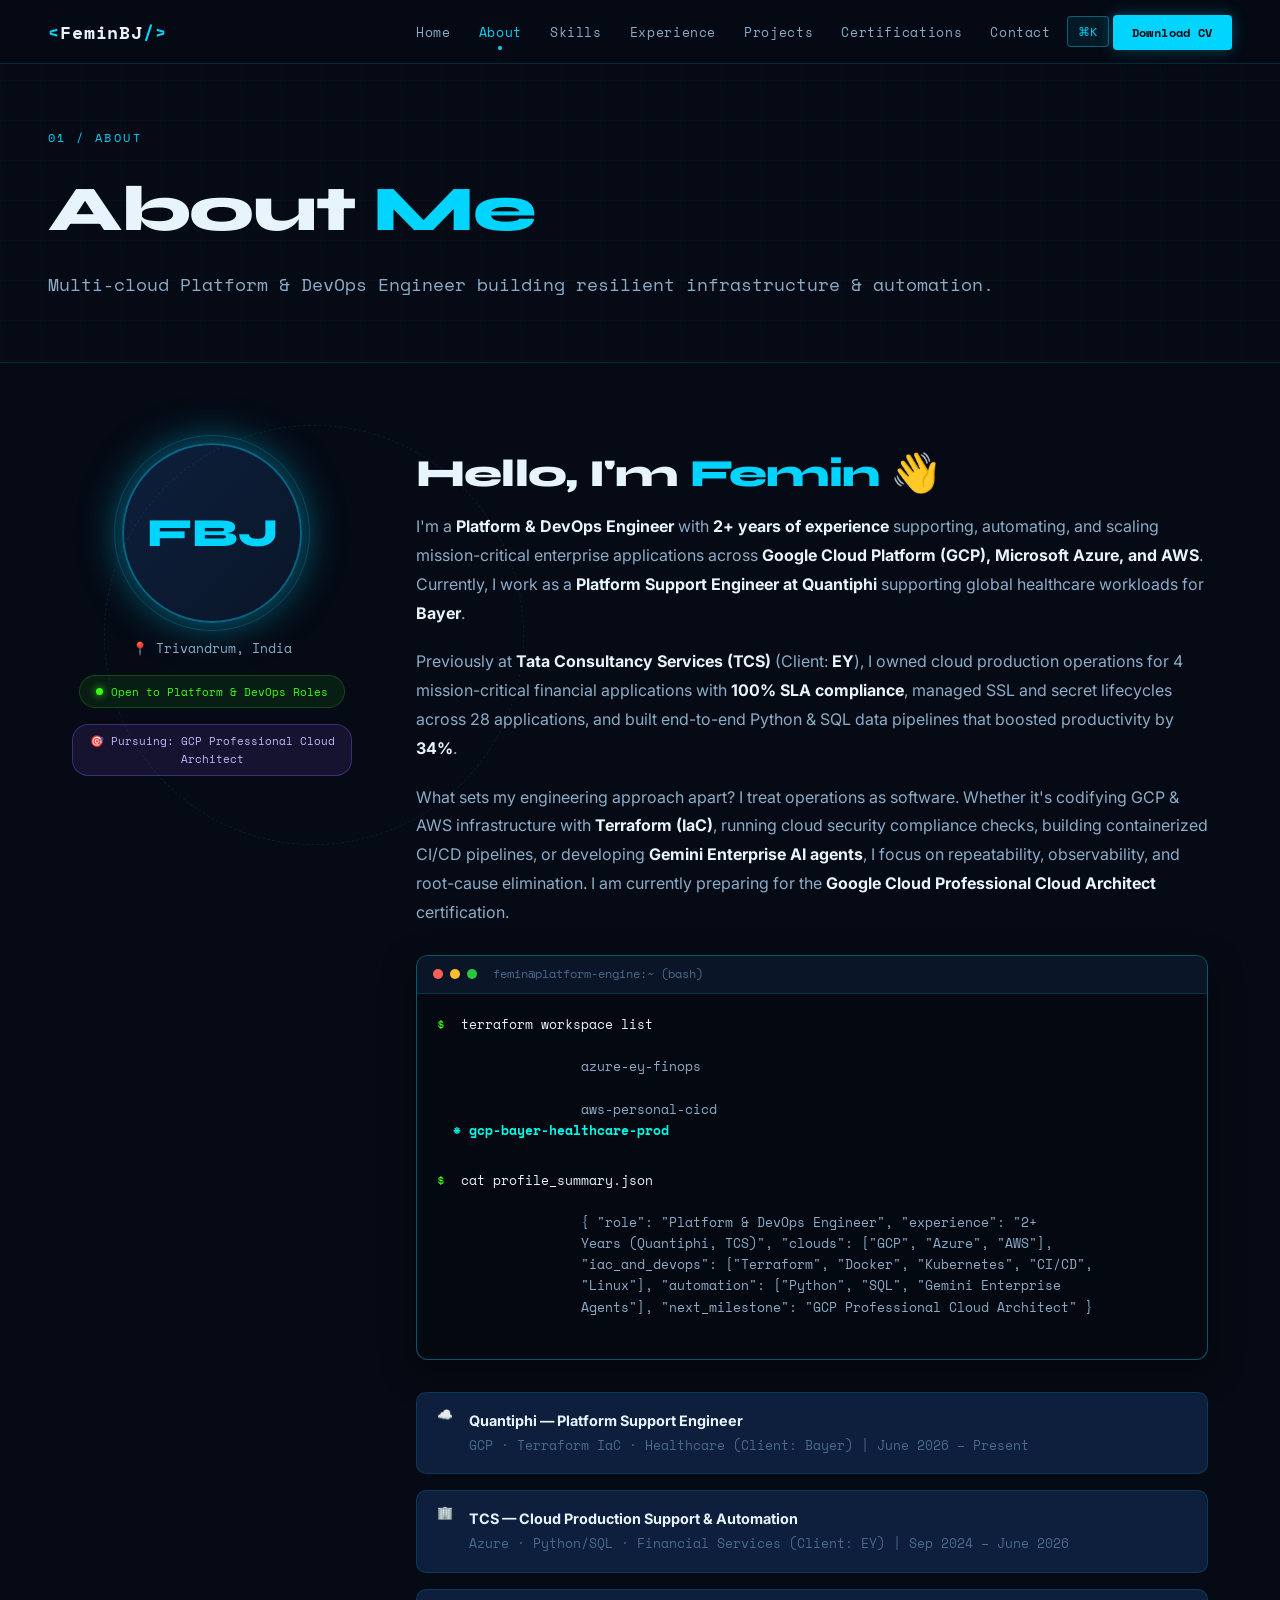
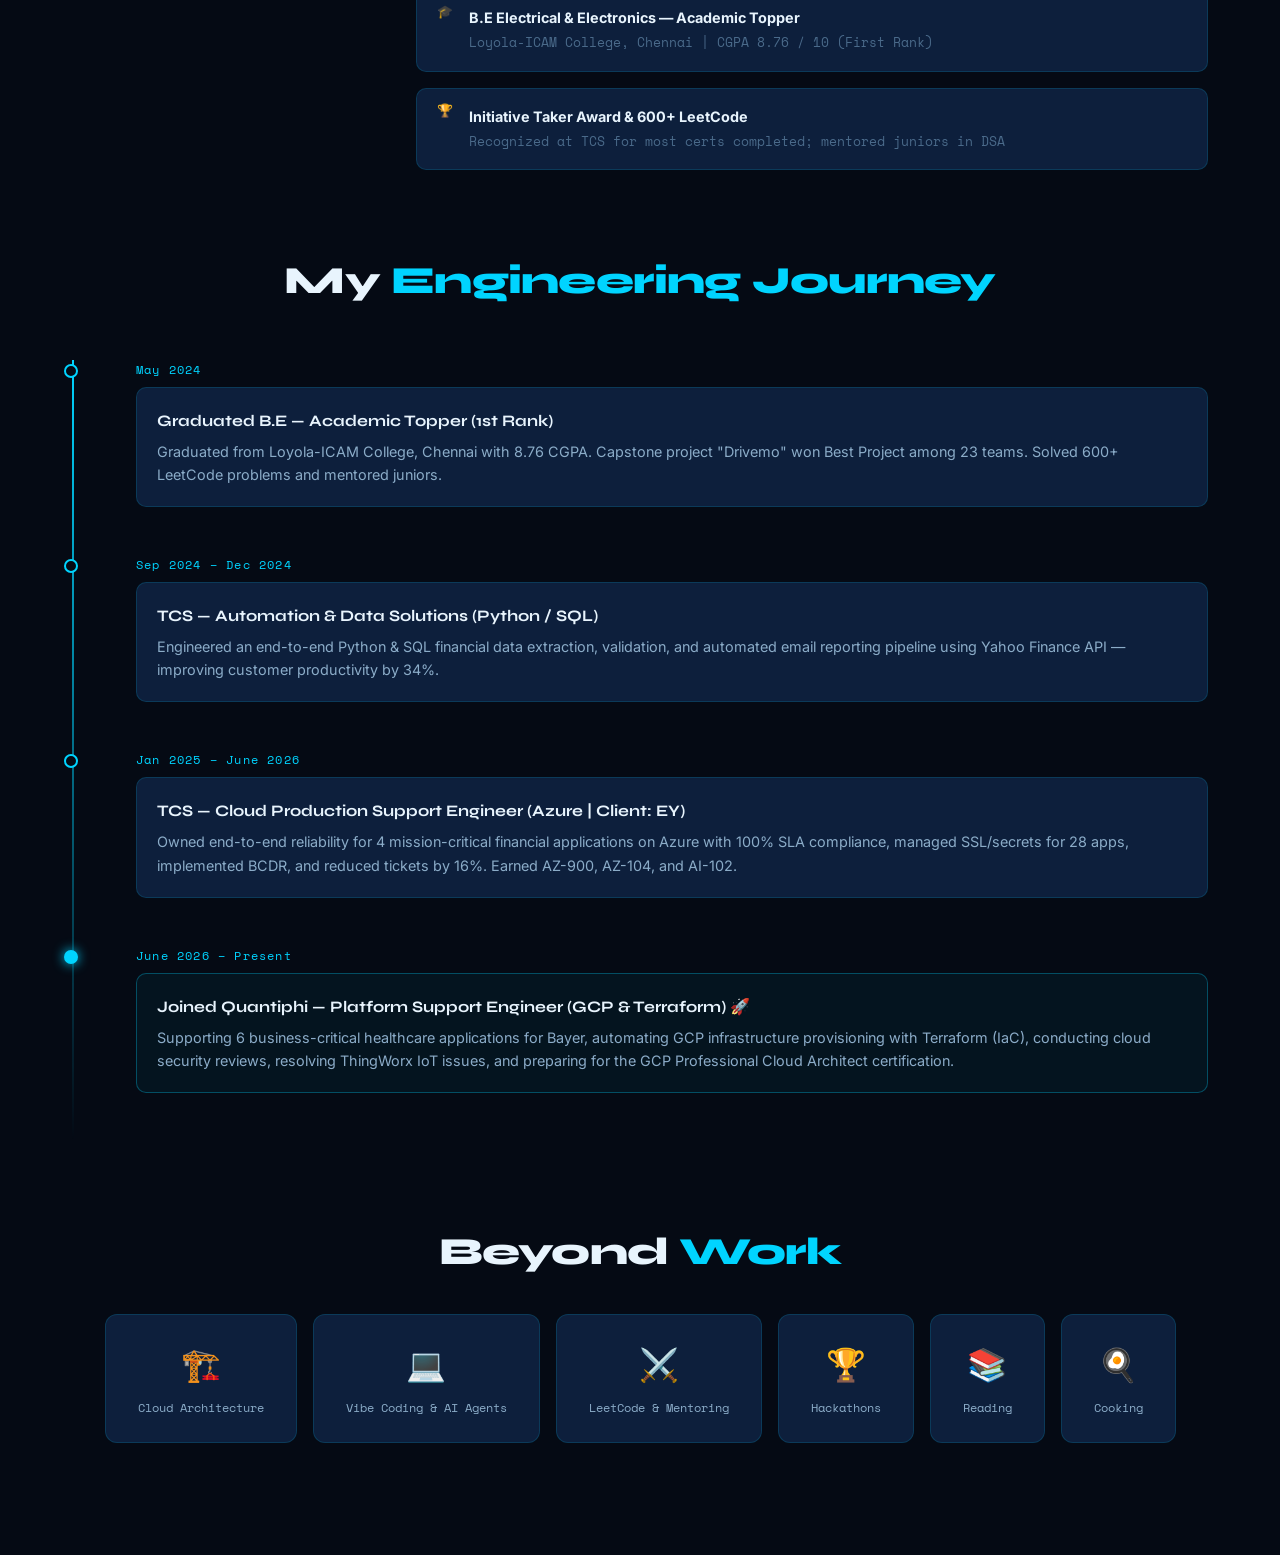
==== commit b6585d05: "feat: update portfolio to Platform & DevOps Engineer, add Quantiphi, GCP PCA roadmap, and FinTrack" ====
--- a/about.html
+++ b/about.html
@@ -3,7 +3,7 @@
   <head>
     <meta charset="UTF-8" />
     <meta name="viewport" content="width=device-width, initial-scale=1.0" />
-    <title>About | Femin B J</title>
+    <title>About | Femin B J — Platform & DevOps Engineer</title>
     <link rel="stylesheet" href="styles/main.css" />
     <link rel="preconnect" href="https://fonts.googleapis.com" />
     <link
@@ -32,6 +32,15 @@
         </li>
         <li><a href="contact.html" class="nav-link">Contact</a></li>
         <li>
+          <button
+            class="cmd-trigger"
+            id="cmdTrigger"
+            title="Command Palette (Ctrl+K)"
+          >
+            ⌘K
+          </button>
+        </li>
+        <li>
           <a href="resume/Femin_BJ_Resume.pdf" download class="nav-cta"
             >Download CV</a
           >
@@ -44,7 +53,10 @@
       <div class="page-header-content">
         <span class="page-tag">01 / about</span>
         <h1>About <span class="accent">Me</span></h1>
-        <p>Cloud engineer by day, DevOps engineer by destiny.</p>
+        <p>
+          Multi-cloud Platform &amp; DevOps Engineer building resilient
+          infrastructure &amp; automation.
+        </p>
       </div>
     </div>
 
@@ -59,7 +71,11 @@
             </div>
             <div class="about-location"><span>📍</span> Trivandrum, India</div>
             <div class="about-status">
-              <span class="status-dot"></span> Open to DevOps Opportunities
+              <span class="status-dot"></span> Open to Platform &amp; DevOps
+              Roles
+            </div>
+            <div class="about-roadmap-pill">
+              🎯 Pursuing: GCP Professional Cloud Architect
             </div>
           </div>
         </div>
@@ -69,57 +85,109 @@
             Hello, I'm <span class="accent">Femin</span> 👋
           </h2>
           <p class="about-text">
-            I'm a
+            I'm a <strong>Platform &amp; DevOps Engineer</strong> with
+            <strong>2+ years of experience</strong> supporting, automating, and
+            scaling mission-critical enterprise applications across
             <strong
-              >Cloud Production Support Engineer on the DevOps track</strong
-            >
-            at TCS, Trivandrum. My day-to-day involves owning end-to-end
-            resolution of mission-critical financial application incidents on
-            Azure — but my ambition is firmly set on a full DevOps engineering
-            role.
+              >Google Cloud Platform (GCP), Microsoft Azure, and AWS</strong
+            >. Currently, I work as a
+            <strong>Platform Support Engineer at Quantiphi</strong> supporting
+            global healthcare workloads for <strong>Bayer</strong>.
           </p>
           <p class="about-text">
-            What makes me different? I don't just fix tickets — I
-            <strong>document, automate, and shift left</strong>. I reduced
-            ticket volume by 16% through structured knowledge base
-            documentation, managed SSL and secret key renewals for 28
-            applications, and built Python automation tools from scratch.
+            Previously at
+            <strong>Tata Consultancy Services (TCS)</strong> (Client:
+            <strong>EY</strong>), I owned cloud production operations for 4
+            mission-critical financial applications with
+            <strong>100% SLA compliance</strong>, managed SSL and secret
+            lifecycles across 28 applications, and built end-to-end Python &amp;
+            SQL data pipelines that boosted productivity by
+            <strong>34%</strong>.
           </p>
           <p class="about-text">
-            I hold <strong>3 Microsoft Azure certifications</strong> (AZ-900,
-            AZ-104, AI-102) and actively sharpen my problem-solving with 600+
-            LeetCode solutions. I believe great DevOps engineers are built
-            through relentless curiosity and real production exposure — and
-            that's exactly the path I'm on.
+            What sets my engineering approach apart? I treat operations as
+            software. Whether it's codifying GCP &amp; AWS infrastructure with
+            <strong>Terraform (IaC)</strong>, running cloud security compliance
+            checks, building containerized CI/CD pipelines, or developing
+            <strong>Gemini Enterprise AI agents</strong>, I focus on
+            repeatability, observability, and root-cause elimination. I am
+            currently preparing for the
+            <strong>Google Cloud Professional Cloud Architect</strong>
+            certification.
           </p>
 
+          <!-- Interactive Platform Terminal -->
+          <div class="terminal-card">
+            <div class="terminal-header">
+              <span class="mock-dot red"></span>
+              <span class="mock-dot yellow"></span>
+              <span class="mock-dot green"></span>
+              <span class="terminal-title">femin@platform-engine:~ (bash)</span>
+            </div>
+            <div class="terminal-body">
+              <div class="term-line">
+                <span class="term-prompt">$</span> terraform workspace list
+              </div>
+              <div class="term-output">
+                azure-ey-finops<br />
+                aws-personal-cicd<br /><span class="term-active"
+                  >* gcp-bayer-healthcare-prod</span
+                >
+              </div>
+              <div class="term-line">
+                <span class="term-prompt">$</span> cat profile_summary.json
+              </div>
+              <div class="term-output">
+                { "role": "Platform &amp; DevOps Engineer", "experience": "2+
+                Years (Quantiphi, TCS)", "clouds": ["GCP", "Azure", "AWS"],
+                "iac_and_devops": ["Terraform", "Docker", "Kubernetes", "CI/CD",
+                "Linux"], "automation": ["Python", "SQL", "Gemini Enterprise
+                Agents"], "next_milestone": "GCP Professional Cloud Architect" }
+              </div>
+            </div>
+          </div>
+
           <div class="about-highlights">
             <div class="highlight-item">
+              <span class="hi-icon">☁️</span>
+              <div>
+                <strong>Quantiphi — Platform Support Engineer</strong>
+                <span
+                  >GCP · Terraform IaC · Healthcare (Client: Bayer) | June 2026
+                  – Present</span
+                >
+              </div>
+            </div>
+            <div class="highlight-item">
+              <span class="hi-icon">🏢</span>
+              <div>
+                <strong>TCS — Cloud Production Support &amp; Automation</strong>
+                <span
+                  >Azure · Python/SQL · Financial Services (Client: EY) | Sep
+                  2024 – June 2026</span
+                >
+              </div>
+            </div>
+            <div class="highlight-item">
               <span class="hi-icon">🎓</span>
               <div>
-                <strong>B.E Electrical & Electronics</strong>
-                <span>Loyola-ICAM College, Chennai | CGPA 8.76</span>
-              </div>
-            </div>
-            <div class="highlight-item">
-              <span class="hi-icon">🏢</span>
-              <div>
-                <strong>TCS — Cloud Production Support</strong>
-                <span>DevOps Track | Jan 2025 – Present</span>
+                <strong
+                  >B.E Electrical &amp; Electronics — Academic Topper</strong
+                >
+                <span
+                  >Loyola-ICAM College, Chennai | CGPA 8.76 / 10 (First
+                  Rank)</span
+                >
               </div>
             </div>
             <div class="highlight-item">
               <span class="hi-icon">🏆</span>
               <div>
-                <strong>Initiative Taker Award</strong>
-                <span>TCS — Most courses & certs in the team</span>
-              </div>
-            </div>
-            <div class="highlight-item">
-              <span class="hi-icon">⚡</span>
-              <div>
-                <strong>Academic Topper</strong>
-                <span>First rank, university exams 2024</span>
+                <strong>Initiative Taker Award &amp; 600+ LeetCode</strong>
+                <span
+                  >Recognized at TCS for most certs completed; mentored juniors
+                  in DSA</span
+                >
               </div>
             </div>
           </div>
@@ -129,52 +197,63 @@
       <!-- Journey Timeline -->
       <div class="journey-section" data-animate>
         <h2 class="section-heading center">
-          My <span class="accent">Journey</span>
+          My <span class="accent">Engineering Journey</span>
         </h2>
         <div class="timeline">
           <div class="timeline-item">
             <div class="tl-dot"></div>
-            <div class="tl-date">2020</div>
+            <div class="tl-date">May 2024</div>
             <div class="tl-card">
-              <h4>Started B.E Engineering</h4>
-              <p>
-                Joined Loyola-ICAM College, Chennai. Pursued Electrical &
-                Electronics with a strong foundation in CS fundamentals.
+              <h4>Graduated B.E — Academic Topper (1st Rank)</h4>
+              <p>
+                Graduated from Loyola-ICAM College, Chennai with 8.76 CGPA.
+                Capstone project "Drivemo" won Best Project among 23 teams.
+                Solved 600+ LeetCode problems and mentored juniors.
               </p>
             </div>
           </div>
           <div class="timeline-item">
             <div class="tl-dot"></div>
-            <div class="tl-date">2024</div>
+            <div class="tl-date">Sep 2024 – Dec 2024</div>
             <div class="tl-card">
-              <h4>Graduated — Academic Topper</h4>
-              <p>
-                Secured first rank in university exams. Final project "Drivemo"
-                — an emergency notification system — won Best Project among 23
-                teams.
+              <h4>TCS — Automation &amp; Data Solutions (Python / SQL)</h4>
+              <p>
+                Engineered an end-to-end Python &amp; SQL financial data
+                extraction, validation, and automated email reporting pipeline
+                using Yahoo Finance API — improving customer productivity by
+                34%.
               </p>
             </div>
           </div>
           <div class="timeline-item">
             <div class="tl-dot"></div>
-            <div class="tl-date">Sep 2024</div>
+            <div class="tl-date">Jan 2025 – June 2026</div>
             <div class="tl-card">
-              <h4>Built Python Automation Solution</h4>
-              <p>
-                Designed a stock data scraper with email reporting using Python,
-                SQL, and Yahoo Finance API — boosted productivity by 34%.
+              <h4>
+                TCS — Cloud Production Support Engineer (Azure | Client: EY)
+              </h4>
+              <p>
+                Owned end-to-end reliability for 4 mission-critical financial
+                applications on Azure with 100% SLA compliance, managed
+                SSL/secrets for 28 apps, implemented BCDR, and reduced tickets
+                by 16%. Earned AZ-900, AZ-104, and AI-102.
               </p>
             </div>
           </div>
           <div class="timeline-item">
             <div class="tl-dot active"></div>
-            <div class="tl-date">Jan 2025</div>
+            <div class="tl-date">June 2026 – Present</div>
             <div class="tl-card highlight-card">
-              <h4>Joined TCS — Cloud Production Support (DevOps Track) 🚀</h4>
-              <p>
-                Currently managing Azure infrastructure for 4 mission-critical
-                financial applications. 3 Azure certs earned. 100% SLA
-                compliance maintained.
+              <h4>
+                Joined Quantiphi — Platform Support Engineer (GCP &amp;
+                Terraform) 🚀
+              </h4>
+              <p>
+                Supporting 6 business-critical healthcare applications for
+                Bayer, automating GCP infrastructure provisioning with Terraform
+                (IaC), conducting cloud security reviews, resolving ThingWorx
+                IoT issues, and preparing for the GCP Professional Cloud
+                Architect certification.
               </p>
             </div>
           </div>
@@ -188,24 +267,28 @@
         </h2>
         <div class="interests-grid">
           <div class="interest-card">
+            <span class="int-icon">🏗️</span>
+            <span>Cloud Architecture</span>
+          </div>
+          <div class="interest-card">
+            <span class="int-icon">💻</span>
+            <span>Vibe Coding &amp; AI Agents</span>
+          </div>
+          <div class="interest-card">
+            <span class="int-icon">⚔️</span>
+            <span>LeetCode &amp; Mentoring</span>
+          </div>
+          <div class="interest-card">
+            <span class="int-icon">🏆</span>
+            <span>Hackathons</span>
+          </div>
+          <div class="interest-card">
             <span class="int-icon">📚</span>
             <span>Reading</span>
           </div>
           <div class="interest-card">
             <span class="int-icon">🍳</span>
             <span>Cooking</span>
-          </div>
-          <div class="interest-card">
-            <span class="int-icon">💻</span>
-            <span>Vibe Coding</span>
-          </div>
-          <div class="interest-card">
-            <span class="int-icon">🏆</span>
-            <span>Hackathons</span>
-          </div>
-          <div class="interest-card">
-            <span class="int-icon">⚔️</span>
-            <span>LeetCode</span>
           </div>
         </div>
       </div>
--- a/styles/main.css
+++ b/styles/main.css
@@ -1124,3 +1124,482 @@
   .project-right { display: none; }
   .exp-card.tcs-child { margin-left: 0; border-left: none; border-top: 3px solid rgba(0,212,255,0.3); }
 }
+
+/* ── NETLIFY FORM SUCCESS STATE ── */
+.form-success {
+  display: flex;
+  flex-direction: column;
+  align-items: center;
+  justify-content: center;
+  gap: 1.25rem;
+  background: linear-gradient(135deg, rgba(57,255,20,0.06), rgba(0,212,255,0.04));
+  border: 1px solid rgba(57,255,20,0.3);
+  border-radius: 16px;
+  padding: 3.5rem 2.5rem;
+  text-align: center;
+  min-height: 420px;
+  width: 100%;
+  animation: successFadeIn 0.5s ease both;
+}
+.success-icon {
+  font-size: 3.5rem;
+  line-height: 1;
+  animation: successBounce 0.6s cubic-bezier(0.36, 0.07, 0.19, 0.97) both 0.1s;
+}
+.success-pulse {
+  width: 80px; height: 80px;
+  border-radius: 50%;
+  background: rgba(57,255,20,0.1);
+  border: 2px solid rgba(57,255,20,0.3);
+  display: flex; align-items: center; justify-content: center;
+  box-shadow: 0 0 30px rgba(57,255,20,0.2);
+  animation: pulse 2s infinite;
+}
+.form-success h3 {
+  font-family: var(--font-display);
+  font-size: 1.8rem;
+  font-weight: 800;
+  color: var(--neon-green);
+  letter-spacing: -0.02em;
+}
+.form-success p {
+  color: var(--text-secondary);
+  font-size: 0.95rem;
+  line-height: 1.6;
+  max-width: 280px;
+}
+.form-success .btn-secondary {
+  margin-top: 0.5rem;
+}
+@keyframes successFadeIn {
+  from { opacity: 0; transform: scale(0.95) translateY(10px); }
+  to   { opacity: 1; transform: scale(1) translateY(0); }
+}
+@keyframes successBounce {
+  0%   { transform: scale(0.3); opacity: 0; }
+  50%  { transform: scale(1.15); }
+  70%  { transform: scale(0.95); }
+  100% { transform: scale(1); opacity: 1; }
+}
+
+/* =========================================
+   ZENITH PROJECT CARD
+   ========================================= */
+
+.zenith-card {
+  border-color: rgba(139, 92, 246, 0.3);
+  background: linear-gradient(135deg, var(--bg-card), rgba(139,92,246,0.04));
+  position: relative;
+  overflow: hidden;
+}
+.zenith-card::before {
+  content: '';
+  position: absolute; top: 0; left: 0; right: 0; height: 3px;
+  background: linear-gradient(90deg, #8b5cf6, #00d4ff, #39ff14, #8b5cf6);
+  background-size: 200% 100%;
+  animation: shimmer 3s linear infinite;
+}
+@keyframes shimmer {
+  0%   { background-position: 200% 0; }
+  100% { background-position: -200% 0; }
+}
+.zenith-card:hover { border-color: rgba(139,92,246,0.5); box-shadow: 0 8px 50px rgba(139,92,246,0.12); }
+
+/* Hero strip */
+.zenith-hero-strip {
+  display: flex; align-items: center; justify-content: space-between; flex-wrap: wrap;
+  gap: 1rem;
+  background: rgba(139,92,246,0.07);
+  border: 1px solid rgba(139,92,246,0.2);
+  border-radius: 12px; padding: 1.25rem 1.5rem;
+  margin-bottom: 1.5rem;
+}
+.zenith-logo-block { display: flex; align-items: center; gap: 1rem; }
+.zenith-logo-icon {
+  font-size: 2.5rem; line-height: 1;
+  filter: drop-shadow(0 0 12px rgba(139,92,246,0.8));
+}
+.zenith-title {
+  font-family: var(--font-display); font-size: 2rem; font-weight: 800;
+  letter-spacing: -0.03em;
+  background: linear-gradient(135deg, #c4b5fd, #818cf8, #00d4ff);
+  -webkit-background-clip: text; -webkit-text-fill-color: transparent;
+  background-clip: text;
+  margin: 0;
+}
+.zenith-tagline {
+  font-family: var(--font-mono); font-size: 0.75rem;
+  color: var(--text-muted); letter-spacing: 0.05em; margin-top: 0.1rem;
+}
+.zenith-ai-badge {
+  display: flex; align-items: center; gap: 0.6rem;
+  background: linear-gradient(135deg, rgba(139,92,246,0.15), rgba(0,212,255,0.08));
+  border: 1px solid rgba(139,92,246,0.35);
+  border-radius: 25px; padding: 0.5rem 1.2rem;
+  font-family: var(--font-mono); font-size: 0.75rem;
+  color: #c4b5fd; letter-spacing: 0.03em;
+  box-shadow: 0 0 20px rgba(139,92,246,0.15);
+}
+
+/* Desc */
+.zenith-desc { margin-bottom: 1.75rem; }
+
+/* Stats */
+.zenith-stats {
+  display: flex; align-items: center; justify-content: center;
+  flex-wrap: wrap;
+  background: rgba(139,92,246,0.05);
+  border: 1px solid rgba(139,92,246,0.15);
+  border-radius: 12px; padding: 1.5rem;
+  margin-bottom: 2rem; gap: 0;
+}
+.zs-item { text-align: center; padding: 0.5rem 1.75rem; }
+.zs-num {
+  display: block; font-family: var(--font-display); font-size: 1.8rem;
+  font-weight: 800; color: #a78bfa;
+}
+.zs-label {
+  font-family: var(--font-mono); font-size: 0.65rem;
+  color: var(--text-muted); text-transform: uppercase; letter-spacing: 0.05em;
+}
+.zs-divider { width: 1px; height: 50px; background: rgba(139,92,246,0.2); }
+
+/* Section title */
+.zenith-section-title {
+  font-family: var(--font-mono); font-size: 0.75rem;
+  color: #a78bfa; letter-spacing: 0.12em;
+  text-transform: uppercase; margin-bottom: 1rem;
+}
+
+/* Modules grid */
+.zenith-modules { margin-bottom: 2rem; }
+.modules-grid {
+  display: grid; grid-template-columns: repeat(auto-fill, minmax(240px, 1fr));
+  gap: 0.85rem;
+}
+.module-card {
+  display: flex; gap: 0.85rem; align-items: flex-start;
+  background: rgba(139,92,246,0.05); border: 1px solid rgba(139,92,246,0.15);
+  border-radius: 10px; padding: 1rem 1.1rem;
+  transition: all 0.25s;
+}
+.module-card:hover {
+  border-color: rgba(139,92,246,0.4);
+  background: rgba(139,92,246,0.1);
+  transform: translateY(-2px);
+}
+.module-card-wide { grid-column: 1 / -1; }
+.module-icon { font-size: 1.4rem; line-height: 1; flex-shrink: 0; margin-top: 0.1rem; }
+.module-card strong { display: block; font-size: 0.9rem; color: var(--text-primary); margin-bottom: 0.2rem; }
+.module-card p { font-size: 0.8rem; color: var(--text-secondary); line-height: 1.5; margin: 0; }
+
+/* Engineering decisions */
+.zenith-eng { margin-bottom: 2rem; }
+.eng-grid { display: grid; grid-template-columns: repeat(auto-fill, minmax(300px, 1fr)); gap: 0.75rem; }
+.eng-item {
+  display: flex; gap: 0.75rem; align-items: flex-start;
+  background: rgba(0,0,0,0.2); border: 1px solid var(--border);
+  border-radius: 8px; padding: 0.9rem 1rem;
+  font-size: 0.85rem; color: var(--text-secondary); line-height: 1.6;
+}
+.eng-item strong { color: var(--text-primary); }
+.eng-bullet {
+  color: #a78bfa; font-family: var(--font-mono); font-size: 1rem;
+  flex-shrink: 0; margin-top: 0.1rem;
+}
+
+/* Footer row */
+.zenith-footer {
+  display: flex; align-items: flex-end; justify-content: space-between;
+  flex-wrap: wrap; gap: 1.5rem;
+  padding-top: 1.5rem;
+  border-top: 1px solid rgba(139,92,246,0.15);
+}
+.zenith-live-btn {
+  display: inline-flex; align-items: center; gap: 0.6rem;
+  background: linear-gradient(135deg, #7c3aed, #4f46e5);
+  color: white; text-decoration: none;
+  padding: 0.85rem 2rem; border-radius: 8px;
+  font-family: var(--font-mono); font-size: 0.85rem; font-weight: 700;
+  letter-spacing: 0.03em;
+  box-shadow: 0 0 25px rgba(124,58,237,0.4);
+  transition: all 0.3s; white-space: nowrap;
+}
+.zenith-live-btn:hover {
+  background: linear-gradient(135deg, #8b5cf6, #6366f1);
+  box-shadow: 0 0 40px rgba(124,58,237,0.6);
+  transform: translateY(-2px);
+}
+.live-dot {
+  width: 8px; height: 8px; border-radius: 50%;
+  background: #4ade80; box-shadow: 0 0 8px #4ade80;
+  animation: pulse 2s infinite;
+}
+
+/* Badge colors */
+.proj-badge.firebase-badge { background: rgba(255,167,38,0.1); color: #ffa726; border: 1px solid rgba(255,167,38,0.25); }
+.proj-badge.react-badge    { background: rgba(97,218,251,0.1); color: #61dafb; border: 1px solid rgba(97,218,251,0.25); }
+.proj-badge.vibe-badge     { background: rgba(139,92,246,0.12); color: #c4b5fd; border: 1px solid rgba(139,92,246,0.3); }
+.proj-badge.live-badge     { background: rgba(74,222,128,0.1); color: #4ade80; border: 1px solid rgba(74,222,128,0.25); }
+
+/* Tech pill colors */
+.tech-pill.react-pill    { border-color: rgba(97,218,251,0.35); color: #61dafb; }
+.tech-pill.firebase-pill { border-color: rgba(255,167,38,0.35); color: #ffa726; }
+.tech-pill.vercel-pill   { border-color: rgba(255,255,255,0.2); color: #e2e8f0; }
+.tech-pill.vibe-pill     { border-color: rgba(139,92,246,0.4); color: #c4b5fd; background: rgba(139,92,246,0.08); }
+
+/* Responsive */
+@media (max-width: 768px) {
+  .zenith-hero-strip { flex-direction: column; align-items: flex-start; }
+  .zenith-stats { gap: 0.5rem; }
+  .zs-divider { display: none; }
+  .zs-item { padding: 0.4rem 1rem; }
+  .zenith-footer { flex-direction: column; align-items: flex-start; }
+  .modules-grid { grid-template-columns: 1fr; }
+  .module-card-wide { grid-column: auto; }
+  .eng-grid { grid-template-columns: 1fr; }
+}
+/* =========================================
+   PLATFORM ENGINEER UPGRADES (2026)
+   ========================================= */
+
+/* Command Palette Button & Modal */
+.cmd-trigger {
+  background: rgba(0, 212, 255, 0.08);
+  border: 1px solid var(--border-bright);
+  color: var(--neon-blue);
+  font-family: var(--font-mono);
+  font-size: 0.75rem;
+  padding: 0.38rem 0.65rem;
+  border-radius: 4px;
+  cursor: pointer;
+  transition: all 0.2s;
+}
+.cmd-trigger:hover {
+  background: rgba(0, 212, 255, 0.18);
+  box-shadow: var(--glow);
+}
+
+.cmd-overlay {
+  position: fixed;
+  inset: 0;
+  background: rgba(5, 10, 20, 0.8);
+  backdrop-filter: blur(8px);
+  z-index: 2000;
+  display: none;
+  align-items: flex-start;
+  justify-content: center;
+  padding-top: 12vh;
+}
+.cmd-overlay.open {
+  display: flex;
+}
+.cmd-modal {
+  background: var(--bg-card);
+  border: 1px solid var(--border-bright);
+  border-radius: 12px;
+  width: 92%;
+  max-width: 560px;
+  box-shadow: var(--glow-strong);
+  overflow: hidden;
+}
+.cmd-header {
+  display: flex;
+  align-items: center;
+  gap: 0.75rem;
+  padding: 1rem 1.25rem;
+  border-bottom: 1px solid var(--border);
+  color: var(--neon-blue);
+  font-family: var(--font-mono);
+}
+.cmd-header input {
+  width: 100%;
+  background: transparent;
+  border: none;
+  outline: none;
+  color: var(--text-primary);
+  font-family: var(--font-mono);
+  font-size: 0.9rem;
+}
+.cmd-list {
+  max-height: 340px;
+  overflow-y: auto;
+  padding: 0.5rem;
+  display: flex;
+  flex-direction: column;
+  gap: 0.25rem;
+}
+.cmd-item {
+  display: flex;
+  align-items: center;
+  justify-content: space-between;
+  padding: 0.75rem 1rem;
+  color: var(--text-secondary);
+  text-decoration: none;
+  font-family: var(--font-mono);
+  font-size: 0.82rem;
+  border-radius: 8px;
+  transition: all 0.2s;
+}
+.cmd-item:hover {
+  background: rgba(0, 212, 255, 0.12);
+  color: var(--neon-blue);
+}
+.cmd-item kbd {
+  background: rgba(255, 255, 255, 0.06);
+  border: 1px solid var(--border);
+  padding: 0.15rem 0.5rem;
+  border-radius: 4px;
+  font-size: 0.68rem;
+  color: var(--text-muted);
+}
+
+/* Filter Bar (Skills & Personal Projects) */
+.filter-bar {
+  display: flex;
+  gap: 0.75rem;
+  flex-wrap: wrap;
+  margin-bottom: 2.5rem;
+}
+.filter-btn {
+  background: var(--bg-card);
+  border: 1px solid var(--border);
+  color: var(--text-secondary);
+  font-family: var(--font-mono);
+  font-size: 0.78rem;
+  padding: 0.55rem 1.1rem;
+  border-radius: 25px;
+  cursor: pointer;
+  transition: all 0.25s;
+}
+.filter-btn:hover,
+.filter-btn.active {
+  background: rgba(0, 212, 255, 0.12);
+  border-color: var(--neon-blue);
+  color: var(--neon-blue);
+  box-shadow: var(--glow);
+}
+
+/* Interactive Terminal Card in About */
+.terminal-card {
+  background: #040811;
+  border: 1px solid var(--border-bright);
+  border-radius: 12px;
+  overflow: hidden;
+  margin: 1.75rem 0;
+  box-shadow: 0 12px 35px rgba(0, 0, 0, 0.45);
+}
+.terminal-header {
+  background: #0b1528;
+  padding: 0.6rem 1rem;
+  display: flex;
+  align-items: center;
+  gap: 0.45rem;
+  border-bottom: 1px solid var(--border);
+}
+.terminal-title {
+  font-family: var(--font-mono);
+  font-size: 0.72rem;
+  color: var(--text-muted);
+  margin-left: 0.5rem;
+}
+.terminal-body {
+  padding: 1.25rem;
+  font-family: var(--font-mono);
+  font-size: 0.8rem;
+  line-height: 1.65;
+}
+.term-line {
+  color: var(--text-primary);
+  margin-top: 0.5rem;
+}
+.term-line:first-child {
+  margin-top: 0;
+}
+.term-prompt {
+  color: var(--neon-green);
+  margin-right: 0.5rem;
+}
+.term-output {
+  color: var(--text-secondary);
+  white-space: pre-wrap;
+  padding-left: 1rem;
+}
+.term-active {
+  color: var(--neon-cyan);
+  font-weight: 700;
+}
+
+.about-roadmap-pill {
+  background: rgba(139, 92, 246, 0.12);
+  border: 1px solid rgba(139, 92, 246, 0.35);
+  color: #c4b5fd;
+  font-family: var(--font-mono);
+  font-size: 0.7rem;
+  padding: 0.45rem 0.9rem;
+  border-radius: 16px;
+  text-align: center;
+}
+
+/* Personal Project Badge */
+.proj-badge.personal-badge {
+  background: rgba(0, 255, 234, 0.1);
+  color: var(--neon-cyan);
+  border: 1px solid rgba(0, 255, 234, 0.3);
+}
+
+/* GCP Professional Cloud Architect Roadmap Card */
+.roadmap-banner {
+  display: flex;
+  align-items: center;
+  gap: 2rem;
+  background: linear-gradient(135deg, rgba(66, 133, 244, 0.12), rgba(52, 168, 83, 0.06), rgba(251, 188, 5, 0.05));
+  border: 1px solid rgba(66, 133, 244, 0.45);
+  border-radius: 18px;
+  padding: 2.25rem;
+  margin-bottom: 4rem;
+  box-shadow: 0 0 35px rgba(66, 133, 244, 0.15);
+}
+.roadmap-badge-wrap {
+  width: 96px;
+  height: 96px;
+  min-width: 96px;
+  border-radius: 50%;
+  background: rgba(255, 255, 255, 0.05);
+  border: 2px dashed rgba(66, 133, 244, 0.6);
+  display: flex;
+  align-items: center;
+  justify-content: center;
+}
+.roadmap-tags {
+  display: flex;
+  gap: 0.6rem;
+  flex-wrap: wrap;
+  margin-bottom: 0.6rem;
+}
+.roadmap-status-pill {
+  background: rgba(57, 255, 20, 0.12);
+  border: 1px solid rgba(57, 255, 20, 0.35);
+  color: var(--neon-green);
+  font-family: var(--font-mono);
+  font-size: 0.7rem;
+  padding: 0.2rem 0.75rem;
+  border-radius: 20px;
+}
+.roadmap-info h2 {
+  font-family: var(--font-display);
+  font-size: 1.5rem;
+  font-weight: 800;
+  margin-bottom: 0.5rem;
+}
+.roadmap-info p {
+  color: var(--text-secondary);
+  font-size: 0.95rem;
+  margin-bottom: 1rem;
+}
+@media (max-width: 768px) {
+  .roadmap-banner {
+    flex-direction: column;
+    text-align: center;
+  }
+}
